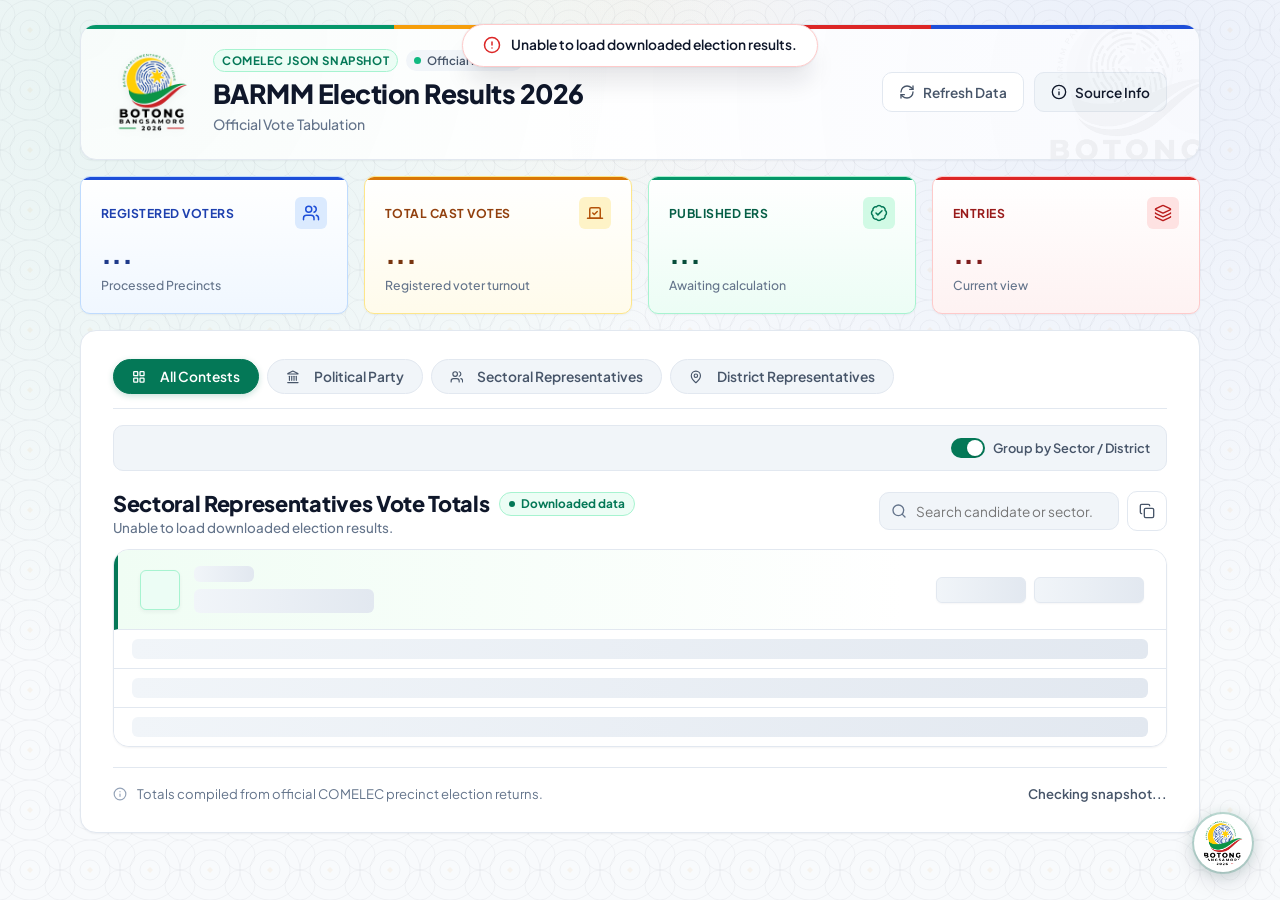
==== index.html @ 74a5aec7 "Add files via upload" ====
<!doctype html>
<html lang="en">
  <head>
    <meta charset="UTF-8" />
    <meta name="viewport" content="width=device-width, initial-scale=1.0" />
    <meta name="description" content="BARMM Parliamentary Election Results Snapshot 2026" />
    <title>BARMM Election Results 2026 | Party-list Vote Totals</title>
    <link rel="icon" type="image/png" href="assets/botong-bangsamoro-2026.png" />
    <link rel="apple-touch-icon" href="assets/botong-bangsamoro-2026.png" />
    <link rel="preconnect" href="https://fonts.googleapis.com" />
    <link rel="preconnect" href="https://fonts.gstatic.com" crossorigin />
    <link href="https://fonts.googleapis.com/css2?family=Plus+Jakarta+Sans:wght@400;500;600;700;800&display=swap" rel="stylesheet" />
    <link rel="stylesheet" href="styles.css" />
    <script src="assets/lucide.min.js"></script>
  </head>
  <body>
    <!-- Global Centralized Floating Toast Notification Container -->
    <div id="toast-container" class="toast-container" aria-live="polite" aria-atomic="true"></div>

    <main class="page-shell">
      <!-- Top Brand Header -->
      <header class="brand-header-card">
        <div class="brand-identity">
          <img class="brand-logo" src="assets/botong-bangsamoro-2026.png" alt="Botong Bangsamoro 2026 Logo" />
          <div class="brand-titles">
            <div class="badge-row">
              <span class="eyebrow-badge">COMELEC JSON Snapshot</span>
              <span class="live-indicator"><span class="pulse-dot"></span>Official Returns</span>
            </div>
            <h1 id="page-title">BARMM Election Results 2026</h1>
            <p class="brand-subtitle">Official Vote Tabulation</p>
          </div>
        </div>
        <div class="header-actions">
          <button id="refresh-btn" class="btn btn-outline" type="button" title="Reload live snapshot data">
            <i data-lucide="refresh-cw" class="btn-icon"></i>
            <span class="btn-text">Refresh Data</span>
          </button>
          <button id="info-modal-btn" class="btn btn-secondary" type="button" title="View snapshot source details">
            <i data-lucide="info" class="btn-icon"></i>
            <span>Source Info</span>
          </button>
        </div>
      </header>

      <!-- KPI Metric Cards Grid - Color-themed directly from the Botong Bangsamoro logo -->
      <section class="kpi-grid" aria-label="Election Key Metrics">
        <!-- 1. Blue Card: From Logo Fingerprint Emblem -->
        <article class="kpi-card kpi-blue" id="kpi-returns">
          <div class="kpi-top">
            <span class="kpi-label">Registered Voters</span>
            <span class="kpi-icon-pill" aria-hidden="true">
              <i data-lucide="users"></i>
            </span>
          </div>
          <div class="kpi-value skeleton skeleton-text" id="kpi-returns-val">...</div>
          <div class="kpi-subtext" id="kpi-returns-sub">Processed Precincts</div>
        </article>

        <!-- 2. Gold Card: From Logo Crescent & Star -->
        <article class="kpi-card kpi-gold" id="kpi-total-votes">
          <div class="kpi-top">
            <span class="kpi-label">Total Cast Votes</span>
            <span class="kpi-icon-pill" aria-hidden="true">
              <i data-lucide="vote"></i>
            </span>
          </div>
          <div class="kpi-value skeleton skeleton-text" id="kpi-votes-val">...</div>
          <div class="kpi-subtext" id="kpi-votes-sub">Registered voter turnout</div>
        </article>

        <!-- 3. Green Card: From Logo Bangsamoro Green Crescent Sash -->
        <article class="kpi-card kpi-green" id="kpi-leader">
          <div class="kpi-top">
            <span class="kpi-label" id="kpi-leader-label">Published ERs</span>
            <span class="kpi-icon-pill" aria-hidden="true">
              <i data-lucide="badge-check"></i>
            </span>
          </div>
          <div class="kpi-value skeleton skeleton-text" id="kpi-leader-val">...</div>
          <div class="kpi-subtext" id="kpi-leader-share">Awaiting calculation</div>
        </article>

        <!-- 4. Red Card: From Logo Red Ribbon Sash -->
        <article class="kpi-card kpi-red" id="kpi-parties">
          <div class="kpi-top">
            <span class="kpi-label" id="kpi-participants-label">Entries</span>
            <span class="kpi-icon-pill" aria-hidden="true">
              <i data-lucide="layers"></i>
            </span>
          </div>
          <div class="kpi-value skeleton skeleton-text" id="kpi-parties-val">...</div>
          <div class="kpi-subtext" id="kpi-participants-sub">Current view</div>
        </article>
      </section>

      <!-- Main Results Section -->
      <section class="result-section" aria-labelledby="result-title">
        <!-- Category Navigation Tabs (Sequence: All, Political Party, Sectoral, District Rep) -->
        <div class="category-nav-wrap">
          <nav class="category-tabs" id="category-tabs" aria-label="Election Categories">
            <button type="button" class="tab-btn active" data-cat="all">
              <i data-lucide="layout-grid" class="tab-icon-lucide"></i> All Contests
            </button>
            <button type="button" class="tab-btn" data-cat="party_list">
              <i data-lucide="landmark" class="tab-icon-lucide"></i> Political Party
            </button>
            <button type="button" class="tab-btn" data-cat="sectoral">
              <i data-lucide="users" class="tab-icon-lucide"></i> Sectoral Representatives
            </button>
            <button type="button" class="tab-btn" data-cat="district">
              <i data-lucide="map-pin" class="tab-icon-lucide"></i> District Representatives
            </button>
          </nav>
        </div>

        <!-- Sub-filter Pills Toolbar (Dynamic for Sectors like Ulama, Youth, etc.) -->
        <div class="subfilter-toolbar" id="subfilter-toolbar">
          <div class="subfilter-pills" id="subfilter-pills" aria-label="Sector or District Filter">
            <!-- Dynamic pills inserted here by JS -->
          </div>
          <div class="view-mode-toggle">
            <label class="toggle-label" title="Group by sector or district with line separators">
              <input type="checkbox" id="group-toggle" checked />
              <span class="toggle-slider"></span>
              <span class="toggle-text">Group by Sector / District</span>
            </label>
          </div>
        </div>

        <div class="section-top-bar">
          <div>
            <div class="section-title-wrap">
              <h2 id="result-title">Sectoral Representatives Vote Totals</h2>
              <span id="cache-status" class="cache-status">
                <span class="status-dot"></span> Downloaded data
              </span>
            </div>
            <p id="result-message" class="result-message" role="status">
              Loading election returns...
            </p>
          </div>
          <div class="table-actions">
            <div class="search-action-row">
              <div class="search-box">
                <i data-lucide="search" class="search-icon"></i>
                <input type="search" id="party-search" placeholder="Search candidate or sector..." aria-label="Search candidates" />
              </div>
              <button id="copy-summary-btn" class="btn btn-ghost btn-icon-only" type="button" title="Copy results summary to clipboard" aria-label="Copy results summary to clipboard">
                <i data-lucide="copy" class="btn-icon"></i>
              </button>
            </div>
          </div>
        </div>

        <!-- Dynamic Separated Groups Container (Standalone Cards per Sector/District) -->
        <div id="groups-container" class="groups-container" aria-live="polite">
          <div class="group-card">
            <div class="table-wrap">
              <table class="results-table" aria-label="Election Results">
                <thead>
                  <tr>
                    <th scope="col" class="rank-col">#</th>
                    <th scope="col" class="party-col">Candidate</th>
                    <th scope="col" class="share-col">Vote Share</th>
                    <th scope="col" class="votes-column">Total Votes</th>
                  </tr>
                </thead>
                <tbody id="party-list-results">
                  <tr class="skeleton-row"><td colspan="4"><div class="skeleton-bar"></div></td></tr>
                  <tr class="skeleton-row"><td colspan="4"><div class="skeleton-bar"></div></td></tr>
                  <tr class="skeleton-row"><td colspan="4"><div class="skeleton-bar"></div></td></tr>
                  <tr class="skeleton-row"><td colspan="4"><div class="skeleton-bar"></div></td></tr>
                  <tr class="skeleton-row"><td colspan="4"><div class="skeleton-bar"></div></td></tr>
                </tbody>
              </table>
            </div>
          </div>
        </div>

        <footer class="results-footer">
          <div class="footer-note">
            <i data-lucide="info" class="info-inline-icon"></i>
            Totals compiled from official COMELEC precinct election returns.
          </div>
          <div class="footer-timestamp" id="footer-updated-time">Checking snapshot...</div>
        </footer>
      </section>
    </main>

    <!-- Source Info & Verification Modal -->
    <div id="modal-backdrop" class="modal-backdrop" hidden>
      <div class="modal-dialog" role="dialog" aria-modal="true" aria-labelledby="modal-title">
        <header class="modal-header">
          <div class="modal-title-wrap">
            <div class="modal-icon-badge">
              <i data-lucide="shield-check"></i>
            </div>
            <div>
              <h3 id="modal-title">Snapshot Source & Verification</h3>
              <p class="modal-subtitle">COMELEC Election Return Data Integrity</p>
            </div>
          </div>
          <button id="modal-close-btn" class="modal-close" type="button" aria-label="Close dialog">&times;</button>
        </header>
        <div class="modal-body">
          <div class="detail-grid">
            <div class="detail-item">
              <span class="detail-label">Data Source</span>
              <span class="detail-val" id="modal-source">Downloaded COMELEC ER JSON</span>
            </div>
            <div class="detail-item">
              <span class="detail-label">Processed Returns</span>
              <span class="detail-val" id="modal-files">Loading...</span>
            </div>
            <div class="detail-item">
              <span class="detail-label">Snapshot Timestamp</span>
              <span class="detail-val" id="modal-timestamp">Loading...</span>
            </div>
            <div class="detail-item">
              <span class="detail-label">Storage Type</span>
              <span class="detail-val">Local Static JSON (/data)</span>
            </div>
          </div>
          <p class="modal-text">
            This dashboard reads generated contest totals directly from processed precinct election returns without external database latency.
          </p>
        </div>
        <footer class="modal-footer">
          <button id="modal-cancel-btn" class="btn btn-outline" type="button">Close</button>
          <button id="modal-save-btn" class="btn btn-primary" type="button">
            <span class="btn-label">Re-verify Snapshot</span>
          </button>
        </footer>
      </div>
    </div>

    <!-- Floating & Movable AssistiveTouch Widget (Apple AssistiveTouch Style) -->
    <div id="assistive-widget" class="assistive-widget">
      <!-- Movable Trigger Button (Logo inside circle, drag anywhere freely) -->
      <button id="assistive-touch" class="assistive-touch-btn" type="button" aria-label="Open Election Geography Menu" title="Drag anywhere freely, tap to open">
        <div class="assistive-touch-inner">
          <img class="assistive-touch-logo" src="assets/botong-bangsamoro-2026.png" alt="Botong Bangsamoro Emblem" draggable="false" />
        </div>
      </button>

      <!-- AssistiveTouch Popover Menu -->
      <div id="assistive-menu" class="assistive-menu" hidden role="dialog" aria-label="Election Navigation Menu">
        <div class="assistive-menu-header">
          <div class="assistive-menu-grab-pill"></div>
          <div class="assistive-header-title-wrap">
            <span class="assistive-apple-pill"><span class="assistive-apple-pill-dot"></span> ASSISTIVE NAVIGATION</span>
            <span class="assistive-menu-title">Select Breakdown Level</span>
          </div>
        </div>
        <div class="assistive-menu-list"></div>
        <div class="assistive-menu-footer">
          <span class="assistive-tip"><i data-lucide="move"></i> Drag bubble anywhere &bull; Tap level to view</span>
        </div>
      </div>
    </div>

    <script type="module" src="app.js"></script>
    <script src="assistive-touch.js"></script>
  </body>
</html>
---- styles.css ----
/* ==========================================================================
   BARMM Election Results - Modern Light Concept Theme
   A high-trust, accessible, civic dashboard design system.
   ========================================================================== */
:root {
  /* Color Palette - Light Concept */
  --bg-page: #f8fafc;
  --bg-surface: #ffffff;
  --bg-surface-subtle: #f1f5f9;
  --bg-surface-hover: #f8fafc;

  --text-primary: #0f172a;
  --text-secondary: #475569;
  --text-muted: #64748b;
  --text-light: #94a3b8;

  --border-subtle: #e2e8f0;
  --border-card: #cbd5e1;
  --border-focus: #059669;

  /* Brand Accents - Bangsamoro Green, Civic Blue, Gold, Red */
  --brand-primary: #047857;
  --brand-primary-hover: #065f46;
  --brand-primary-light: #ecfdf5;
  --brand-primary-border: #a7f3d0;

  --brand-blue: #1d4ed8;
  --brand-blue-light: #eff6ff;
  --brand-blue-border: #bfdbfe;

  --brand-gold: #d97706;
  --brand-gold-light: #fef3c7;
  --brand-gold-border: #fde68a;

  --brand-red: #dc2626;
  --brand-red-light: #fef2f2;
  --brand-red-border: #fecaca;

  /* Shadows - Layered Ambient */
  --shadow-sm: 0 1px 2px 0 rgba(15, 23, 42, 0.05);
  --shadow-md: 0 4px 6px -1px rgba(15, 23, 42, 0.07), 0 2px 4px -2px rgba(15, 23, 42, 0.05);
  --shadow-lg: 0 10px 15px -3px rgba(15, 23, 42, 0.08), 0 4px 6px -4px rgba(15, 23, 42, 0.04);
  --shadow-xl: 0 20px 25px -5px rgba(15, 23, 42, 0.1), 0 8px 10px -6px rgba(15, 23, 42, 0.04);

  /* Typography & Radius */
  --font-sans: 'Plus Jakarta Sans', system-ui, -apple-system, BlinkMacSystemFont, 'Segoe UI', Roboto, sans-serif;
  --radius-sm: 6px;
  --radius-md: 10px;
  --radius-lg: 16px;
  --radius-full: 9999px;

  /* Inertial transitions */
  --ease-inertial: cubic-bezier(0.16, 1, 0.3, 1);
  --transition-fast: 150ms var(--ease-inertial);
  --transition-normal: 250ms var(--ease-inertial);
  --transition-slow: 400ms var(--ease-inertial);
}

*, *::before, *::after {
  box-sizing: border-box;
}

html {
  font-family: var(--font-sans);
  color: var(--text-primary);
  background-color: var(--bg-page);
  -webkit-font-smoothing: antialiased;
  -moz-osx-font-smoothing: grayscale;
  scroll-behavior: smooth;
}

/* Modern smooth custom scrollbars - completely hides native OS arrow buttons */
::-webkit-scrollbar {
  width: 8px;
  height: 8px;
}

::-webkit-scrollbar-track {
  background: #f1f5f9;
}

::-webkit-scrollbar-thumb {
  background: #cbd5e1;
  border-radius: 9999px;
  border: 2px solid #f1f5f9;
  transition: background 0.2s ease;
}

::-webkit-scrollbar-thumb:hover {
  background: var(--brand-primary);
}

::-webkit-scrollbar-button {
  display: none !important;
  width: 0 !important;
  height: 0 !important;
}

body {
  margin: 0;
  line-height: 1.5;
  min-height: 100vh;
  display: flex;
  flex-direction: column;
  background-color: var(--bg-page);
  /* Layered Background: Logo ambient glows + subtle biometric fingerprint & star pattern */
  background-image:
    radial-gradient(circle at 12% 10%, rgba(5, 150, 105, 0.07) 0%, transparent 45%),
    radial-gradient(circle at 88% 8%, rgba(29, 78, 216, 0.06) 0%, transparent 45%),
    radial-gradient(circle at 50% 0%, rgba(245, 158, 11, 0.04) 0%, transparent 35%),
    url("data:image/svg+xml,%3Csvg xmlns='http://www.w3.org/2000/svg' width='60' height='60' viewBox='0 0 60 60'%3E%3Cg fill='none' stroke='%230f172a' stroke-width='1' stroke-opacity='0.038'%3E%3Cpath d='M30 0 A30 30 0 0 0 0 30 A30 30 0 0 0 30 60 A30 30 0 0 0 60 30 A30 30 0 0 0 30 0 Z'/%3E%3Cpath d='M30 10 A20 20 0 0 0 10 30 A20 20 0 0 0 30 50 A20 20 0 0 0 50 30 A20 20 0 0 0 30 10 Z'/%3E%3Cpath d='M30 20 A10 10 0 0 0 20 30 A10 10 0 0 0 30 40 A10 10 0 0 0 40 30 A10 10 0 0 0 30 20 Z'/%3E%3Cpath d='M0 0 A15 15 0 0 1 15 15 A15 15 0 0 1 0 30'/%3E%3Cpath d='M60 0 A15 15 0 0 0 45 15 A15 15 0 0 0 60 30'/%3E%3Cpath d='M0 60 A15 15 0 0 0 15 45 A15 15 0 0 0 0 30'/%3E%3Cpath d='M60 60 A15 15 0 0 1 45 45 A15 15 0 0 1 60 30'/%3E%3C/g%3E%3Cpath d='M30 27 L33 30 L30 33 L27 30 Z' fill='%23d97706' fill-opacity='0.06'/%3E%3C/svg%3E");
  background-repeat: no-repeat, no-repeat, no-repeat, repeat;
  background-size: 100% 800px, 100% 800px, 100% 600px, 60px 60px;
  background-attachment: scroll, scroll, scroll, fixed;
}

/* Page Shell Layout */
.page-shell {
  width: min(100% - 40px, 1120px);
  margin: 0 auto;
  padding: 24px 0 48px;
  display: flex;
  flex-direction: column;
  gap: 16px;
}

/* ==========================================================================
   Header Card
   ========================================================================== */
.brand-header-card {
  background-color: var(--bg-surface);
  background-image:
    radial-gradient(circle at 100% 50%, rgba(29, 78, 216, 0.03) 0%, transparent 60%),
    radial-gradient(circle at 0% 0%, rgba(5, 150, 105, 0.03) 0%, transparent 50%);
  border: 1px solid var(--border-subtle);
  border-radius: var(--radius-lg);
  padding: 24px 32px;
  box-shadow: var(--shadow-sm);
  display: flex;
  align-items: center;
  justify-content: space-between;
  gap: 24px;
  flex-wrap: wrap;
  position: relative;
  overflow: hidden;
  transition: box-shadow var(--transition-normal);
}

.brand-header-card:hover {
  box-shadow: var(--shadow-md);
}

/* Watermark emblem on the header card */
.brand-header-card::after {
  content: '';
  position: absolute;
  right: -25px;
  bottom: -35px;
  width: 190px;
  height: 190px;
  background: url("assets/botong-bangsamoro-2026.png") no-repeat center center;
  background-size: contain;
  opacity: 0.045;
  pointer-events: none;
  filter: grayscale(100%);
}

/* Bangsamoro Logo Color Accent Ribbon: Green, Yellow/Gold, Red, Blue */
.brand-header-card::before {
  content: '';
  position: absolute;
  top: 0;
  left: 0;
  right: 0;
  height: 4px;
  background: linear-gradient(
    90deg,
    #059669 0%,
    #059669 28%,
    #f59e0b 28%,
    #f59e0b 52%,
    #dc2626 52%,
    #dc2626 76%,
    #1d4ed8 76%,
    #1d4ed8 100%
  );
}

.brand-identity {
  display: flex;
  align-items: center;
  gap: 20px;
}

.brand-logo {
  width: 80px;
  height: auto;
  object-fit: contain;
  flex-shrink: 0;
  filter: drop-shadow(0 2px 4px rgba(0, 0, 0, 0.06));
}

.badge-row {
  display: flex;
  align-items: center;
  gap: 8px;
  margin-bottom: 6px;
  flex-wrap: wrap;
}

.eyebrow-badge {
  display: inline-flex;
  align-items: center;
  font-size: 0.72rem;
  font-weight: 700;
  text-transform: uppercase;
  letter-spacing: 0.05em;
  color: var(--brand-primary);
  background: var(--brand-primary-light);
  border: 1px solid var(--brand-primary-border);
  padding: 2px 8px;
  border-radius: var(--radius-full);
}

.live-indicator {
  display: inline-flex;
  align-items: center;
  gap: 6px;
  font-size: 0.72rem;
  font-weight: 600;
  color: var(--text-secondary);
  background: var(--bg-surface-subtle);
  padding: 2px 8px;
  border-radius: var(--radius-full);
}

.pulse-dot {
  width: 7px;
  height: 7px;
  border-radius: 50%;
  background-color: #10b981;
  box-shadow: 0 0 0 0 rgba(16, 185, 129, 0.7);
  animation: pulse-ring 2s infinite var(--ease-inertial);
}

@keyframes pulse-ring {
  0% { transform: scale(0.95); box-shadow: 0 0 0 0 rgba(16, 185, 129, 0.7); }
  70% { transform: scale(1); box-shadow: 0 0 0 6px rgba(16, 185, 129, 0); }
  100% { transform: scale(0.95); box-shadow: 0 0 0 0 rgba(16, 185, 129, 0); }
}

h1#page-title {
  margin: 0;
  font-size: 1.65rem;
  font-weight: 800;
  color: var(--text-primary);
  letter-spacing: -0.02em;
  line-height: 1.2;
}

.brand-subtitle {
  margin: 4px 0 0;
  font-size: 0.88rem;
  color: var(--text-muted);
  font-weight: 500;
}

.header-actions {
  display: flex;
  align-items: center;
  gap: 10px;
}

/* ==========================================================================
   Buttons
   ========================================================================== */
.btn {
  display: inline-flex;
  align-items: center;
  justify-content: center;
  gap: 8px;
  min-height: 40px;
  padding: 0 16px;
  font-family: inherit;
  font-size: 0.85rem;
  font-weight: 600;
  border-radius: var(--radius-md);
  border: 1px solid transparent;
  cursor: pointer;
  transition: all var(--transition-fast);
  text-decoration: none;
  user-select: none;
}

.btn:active { transform: scale(0.98); }

.btn-primary {
  background-color: var(--brand-primary);
  color: #ffffff;
  border-color: var(--brand-primary);
  box-shadow: 0 1px 2px rgba(4, 120, 87, 0.2);
}

.btn-primary:hover:not(:disabled) {
  background-color: var(--brand-primary-hover);
  box-shadow: 0 4px 10px rgba(4, 120, 87, 0.25);
}

.btn-outline {
  background-color: var(--bg-surface);
  color: var(--text-secondary);
  border-color: var(--border-subtle);
}

.btn-outline:hover:not(:disabled) {
  background-color: var(--bg-surface-subtle);
  color: var(--text-primary);
  border-color: var(--border-card);
}

.btn-secondary {
  background-color: var(--bg-surface-subtle);
  color: var(--text-primary);
  border-color: var(--border-subtle);
}

.btn-secondary:hover:not(:disabled) { background-color: #e2e8f0; }

.btn-ghost {
  background-color: transparent;
  color: var(--text-secondary);
  border-color: transparent;
  padding: 0 12px;
}

.btn-ghost:hover:not(:disabled) {
  background-color: var(--bg-surface-subtle);
  color: var(--text-primary);
}

.btn-icon-only {
  width: 40px;
  height: 40px;
  padding: 0;
  border: 1px solid var(--border-subtle);
  background: var(--bg-surface);
  border-radius: var(--radius-md);
}

.btn:disabled {
  opacity: 0.6;
  cursor: not-allowed;
  transform: none !important;
}

.btn-icon { flex-shrink: 0; }

/* ==========================================================================
   KPI Summary Grid (Directly derived from the 4 logo colors)
   ========================================================================== */
.kpi-grid {
  display: grid;
  grid-template-columns: repeat(4, 1fr);
  gap: 16px;
}

.kpi-card {
  background: var(--bg-surface);
  border: 1px solid var(--border-subtle);
  border-radius: var(--radius-md);
  padding: 20px;
  box-shadow: var(--shadow-sm);
  display: flex;
  flex-direction: column;
  justify-content: space-between;
  position: relative;
  overflow: hidden;
  transition: transform var(--transition-normal), box-shadow var(--transition-normal);
}

.kpi-card::before {
  content: '';
  position: absolute;
  top: 0;
  left: 0;
  right: 0;
  height: 3px;
  background: transparent;
}

.kpi-card:hover {
  transform: translateY(-2px);
  box-shadow: var(--shadow-md);
}

.kpi-top {
  display: flex;
  align-items: center;
  justify-content: space-between;
  margin-bottom: 8px;
}

.kpi-icon-pill {
  width: 32px;
  height: 32px;
  border-radius: var(--radius-sm);
  display: inline-flex;
  align-items: center;
  justify-content: center;
  flex-shrink: 0;
  transition: transform var(--transition-fast);
}

.kpi-card:hover .kpi-icon-pill { transform: scale(1.08); }

/* 1. Blue Card - Logo Fingerprint Emblem */
.kpi-blue {
  border-color: #bfdbfe;
  background: linear-gradient(180deg, #ffffff 0%, #f0f7ff 100%);
}
.kpi-blue::before { background: #1d4ed8; }
.kpi-blue .kpi-label { color: #1e40af; }
.kpi-blue .kpi-value { color: #1e3a8a; }
.kpi-blue .kpi-icon-pill { background: #dbeafe; color: #1d4ed8; }

/* 2. Gold Card - Logo Crescent & Star */
.kpi-gold {
  border-color: #fde68a;
  background: linear-gradient(180deg, #ffffff 0%, #fffbeb 100%);
}
.kpi-gold::before { background: #d97706; }
.kpi-gold .kpi-label { color: #92400e; }
.kpi-gold .kpi-value { color: #78350f; }
.kpi-gold .kpi-icon-pill { background: #fef3c7; color: #b45309; }

/* 3. Green Card - Logo Bangsamoro Green Sash */
.kpi-green {
  border-color: #a7f3d0;
  background: linear-gradient(180deg, #ffffff 0%, #ecfdf5 100%);
}
.kpi-green::before { background: #059669; }
.kpi-green .kpi-label { color: #065f46; }
.kpi-green .kpi-value { color: #064e3b; }
.kpi-green .kpi-icon-pill { background: #d1fae5; color: #047857; }

/* 4. Red Card - Logo Red Ribbon Stripe */
.kpi-red {
  border-color: #fecaca;
  background: linear-gradient(180deg, #ffffff 0%, #fef2f2 100%);
}
.kpi-red::before { background: #dc2626; }
.kpi-red .kpi-label { color: #991b1b; }
.kpi-red .kpi-value { color: #7f1d1d; }
.kpi-red .kpi-icon-pill { background: #fee2e2; color: #b91c1c; }

.kpi-label {
  font-size: 0.76rem;
  font-weight: 700;
  text-transform: uppercase;
  letter-spacing: 0.04em;
  margin: 0;
}

.kpi-value {
  font-size: 1.7rem;
  font-weight: 800;
  color: var(--text-primary);
  letter-spacing: -0.02em;
  line-height: 1.15;
  font-variant-numeric: tabular-nums;
  margin-bottom: 6px;
  min-height: 2.1rem;
  display: flex;
  align-items: center;
}

.kpi-subtext {
  font-size: 0.77rem;
  color: var(--text-muted);
  font-weight: 500;
  white-space: nowrap !important;
  overflow: hidden !important;
  text-overflow: ellipsis !important;
  display: block;
  line-height: 1.35;
}

/* ==========================================================================
   Results Section & Navigation
   ========================================================================== */
.result-section {
  background: var(--bg-surface);
  border: 1px solid var(--border-subtle);
  border-radius: var(--radius-lg);
  padding: 28px 32px;
  box-shadow: var(--shadow-sm);
}

/* Category Navigation Tabs */
.category-nav-wrap {
  margin-bottom: 16px;
  border-bottom: 1px solid var(--border-subtle);
  padding-bottom: 14px;
}

.category-tabs {
  display: flex;
  align-items: center;
  gap: 8px;
  flex-wrap: wrap;
}

.tab-btn {
  display: inline-flex;
  align-items: center;
  gap: 8px;
  padding: 8px 18px;
  background: var(--bg-surface-subtle);
  border: 1px solid var(--border-subtle);
  border-radius: var(--radius-full);
  font-family: inherit;
  font-size: 0.86rem;
  font-weight: 600;
  color: var(--text-secondary);
  cursor: pointer;
  transition: all var(--transition-fast);
  user-select: none;
}

.tab-btn:hover {
  background: #ffffff;
  color: var(--text-primary);
  border-color: var(--border-card);
}

.tab-btn.active {
  background: var(--brand-primary);
  color: #ffffff;
  border-color: var(--brand-primary);
  box-shadow: 0 2px 6px rgba(4, 120, 87, 0.22);
}

.tab-icon {
  font-size: 0.95rem;
}

/* Sub-filter toolbar (Sectors: Ulama, Youth, Women...) */
.subfilter-toolbar {
  display: flex;
  align-items: center;
  justify-content: space-between;
  gap: 16px;
  flex-wrap: wrap;
  padding: 12px 16px;
  background: var(--bg-surface-subtle);
  border: 1px solid var(--border-subtle);
  border-radius: var(--radius-md);
  margin-bottom: 20px;
}

.subfilter-pills {
  display: flex;
  align-items: center;
  gap: 6px;
  flex-wrap: wrap;
  flex: 1;
}

.subfilter-pill {
  padding: 5px 12px;
  font-family: inherit;
  font-size: 0.78rem;
  text-transform: uppercase;
  font-weight: 600;
  border-radius: var(--radius-full);
  border: 1px solid var(--border-subtle);
  background: #ffffff;
  color: var(--text-secondary);
  cursor: pointer;
  transition: all var(--transition-fast);
}

.subfilter-pill:hover {
  border-color: var(--brand-primary);
  color: var(--brand-primary);
}

.subfilter-pill.active {
  background: var(--brand-primary-light);
  color: var(--brand-primary);
  border-color: var(--brand-primary-border);
  font-weight: 700;
}

/* View Mode Toggle Switch */
.view-mode-toggle {
  display: flex;
  align-items: center;
  flex-shrink: 0;
}

.toggle-label {
  display: inline-flex;
  align-items: center;
  gap: 8px;
  cursor: pointer;
  font-size: 0.8rem;
  font-weight: 600;
  color: var(--text-secondary);
  user-select: none;
}

.toggle-label input { display: none; }

.toggle-slider {
  width: 34px;
  height: 20px;
  background: #cbd5e1;
  border-radius: var(--radius-full);
  position: relative;
  transition: background var(--transition-fast);
}

.toggle-slider::before {
  content: '';
  position: absolute;
  top: 2px;
  left: 2px;
  width: 16px;
  height: 16px;
  border-radius: 50%;
  background: #ffffff;
  transition: transform var(--transition-fast);
  box-shadow: 0 1px 2px rgba(0, 0, 0, 0.15);
}

.toggle-label input:checked + .toggle-slider {
  background: var(--brand-primary);
}

.toggle-label input:checked + .toggle-slider::before {
  transform: translateX(14px);
}

.section-top-bar {
  display: flex;
  align-items: flex-start;
  justify-content: space-between;
  gap: 12px;
  flex-wrap: wrap;
  margin-bottom: 12px;
  position: relative;
  z-index: 50;
}

/* Tighter executive heading group: Badge on top of title */
.section-heading-group {
  display: flex;
  flex-direction: column;
  gap: 3px;
}

.section-badge-row {
  display: flex;
  align-items: center;
  margin-bottom: 2px;
}

.section-heading,
h2#result-title,
h2#breakdown-title {
  margin: 0;
  font-size: 1.35rem;
  font-weight: 800;
  color: var(--text-primary);
  letter-spacing: -0.015em;
  line-height: 1.2;
}

.section-title-wrap {
  display: flex;
  align-items: center;
  gap: 10px;
  flex-wrap: wrap;
}

.cache-status {
  display: inline-flex;
  align-items: center;
  gap: 6px;
  font-size: 0.74rem;
  font-weight: 700;
  color: var(--brand-primary);
  background: var(--brand-primary-light);
  border: 1px solid var(--brand-primary-border);
  padding: 2px 9px;
  border-radius: var(--radius-full);
}

.cache-status .status-dot {
  width: 6px;
  height: 6px;
  border-radius: 50%;
  background-color: var(--brand-primary);
}

.result-message {
  margin: 2px 0 0;
  font-size: 0.84rem;
  color: var(--text-muted);
  font-weight: 500;
  line-height: 1.35;
}

.table-actions {
  display: flex;
  align-items: center;
  gap: 10px;
  flex-wrap: wrap;
  position: relative;
  z-index: 50;
}

.filter-select select {
  height: 38px;
  min-width: 220px;
  padding: 0 32px 0 12px;
  font: inherit;
  font-size: 0.85rem;
  color: var(--text-primary);
  background: var(--bg-surface-subtle);
  border: 1px solid var(--border-subtle);
  border-radius: var(--radius-md);
  outline: none;
}

.filter-select select:focus {
  background: #ffffff;
  border-color: var(--brand-primary);
  box-shadow: 0 0 0 3px rgba(4, 120, 87, 0.12);
}

.breakdown-selects {
  display: flex;
  gap: 10px;
  flex-wrap: wrap;
}

.search-action-row {
  display: inline-flex;
  align-items: center;
  gap: 8px;
}

.search-box {
  position: relative;
  display: flex;
  align-items: center;
}

.search-icon {
  position: absolute;
  left: 12px;
  color: var(--text-light);
  pointer-events: none;
}

.search-box input[type="search"] {
  height: 38px;
  padding: 0 12px 0 36px;
  font-family: inherit;
  font-size: 0.85rem;
  color: var(--text-primary);
  background: var(--bg-surface-subtle);
  border: 1px solid var(--border-subtle);
  border-radius: var(--radius-md);
  outline: none;
  width: 240px;
  transition: all var(--transition-fast);
}

.search-box input[type="search"]:focus {
  background: #ffffff;
  border-color: var(--brand-primary);
  box-shadow: 0 0 0 3px rgba(4, 120, 87, 0.12);
  width: 280px;
}

/* ==========================================================================
   Data Table & Group Section Dividers
   ========================================================================== */
.table-wrap {
  overflow-x: auto;
  border: 1px solid var(--border-subtle);
  border-radius: var(--radius-md);
  background: var(--bg-surface);
  scroll-behavior: smooth;
  -webkit-overflow-scrolling: touch;
  scrollbar-width: thin;
  scrollbar-color: #94a3b8 #f1f5f9;
}

.table-wrap::-webkit-scrollbar {
  height: 7px;
  width: 7px;
}

.table-wrap::-webkit-scrollbar-track {
  background: #f1f5f9;
  border-radius: 9999px;
}

.table-wrap::-webkit-scrollbar-thumb {
  background: #cbd5e1;
  border-radius: 9999px;
  border: 1.5px solid #f1f5f9;
  transition: background 0.2s ease;
}

.table-wrap::-webkit-scrollbar-thumb:hover {
  background: var(--brand-primary);
}

.table-wrap::-webkit-scrollbar-button {
  display: none !important;
  width: 0 !important;
  height: 0 !important;
}

.results-table {
  width: 100%;
  border-collapse: collapse;
  text-align: left;
}

.results-table thead {
  background: #f8fafc;
  border-bottom: 1px solid var(--border-subtle);
}

.results-table th {
  padding: 12px 18px;
  font-size: 0.74rem;
  font-weight: 700;
  text-transform: uppercase;
  letter-spacing: 0.05em;
  color: var(--text-muted);
  white-space: nowrap;
}

.results-table td {
  padding: 9px 18px;
  border-bottom: 1px solid var(--border-subtle);
  font-size: 0.92rem;
  color: var(--text-primary);
  vertical-align: middle;
}

.results-table tbody tr {
  transition: background-color var(--transition-fast);
}

.results-table tbody tr:hover {
  background-color: var(--bg-surface-hover);
}

.results-table tbody tr:last-child td {
  border-bottom: none;
}

.province-results-table {
  min-width: 980px;
}

.province-results-table th:not(.party-col):not(:first-child),
.province-results-table td:not(.party-cell):not(:first-child) {
  text-align: right;
  font-variant-numeric: tabular-nums;
  border-right: 1px solid #e2e8f0;
}

.province-results-table thead th:not(.party-col):not(:first-child) {
  border-right: 1px solid #cbd5e1;
}

.province-results-table thead th:last-child,
.province-results-table tbody td:last-child {
  border-right: none !important;
}

.province-results-table th.total-col-header,
.province-results-table th.votes-column,
.province-results-table td.highlight-total,
.province-results-table td.vote-total {
  border-left: 2px solid #cbd5e1 !important;
}

.province-results-table thead tr:first-child th:first-child,
.province-results-table th.party-col,
.province-results-table td.party-cell,
.province-results-table tbody td:first-child {
  min-width: 260px;
  position: sticky;
  left: 0;
}

.province-results-table thead tr:first-child th:first-child,
.province-results-table th.party-col {
  z-index: 4;
  background: #f8fafc;
  border-right: 2px solid #cbd5e1 !important;
}

.province-results-table td.party-cell,
.province-results-table tbody td:first-child {
  z-index: 2;
  background: var(--bg-surface);
  box-shadow: 8px 0 10px -12px rgba(15, 23, 42, 0.55);
  border-right: 2px solid #cbd5e1 !important;
}

/* Ensure subsequent rows in thead do NOT stick or become 260px wide */
.province-results-table thead tr:not(:first-child) th,
.province-results-table thead tr:not(:first-child) th:first-child {
  position: static !important;
  min-width: 85px !important;
  text-align: center !important;
  z-index: 1 !important;
}

/* ==========================================================================
   Election Returns: Barangay & Precinct Column Categorization & Grouping
   ========================================================================== */
.province-results-table th.er-barangay-th {
  text-align: center !important;
  padding: 8px 10px 6px !important;
  background: #f8fafc;
  border-left: 2px solid #cbd5e1 !important;
  border-right: 2px solid #cbd5e1 !important;
  border-top: 1px solid #e2e8f0 !important;
  border-bottom: none !important;
  vertical-align: bottom !important;
}

.province-results-table th.er-barangay-th.er-group-odd {
  background: #f1f5f9 !important;
}

.er-barangay-container {
  display: flex;
  flex-direction: column;
  align-items: center;
  justify-content: center;
  gap: 4px;
}

.er-barangay-header-inner {
  display: inline-flex;
  align-items: center;
  justify-content: center;
  gap: 6px;
  max-width: 100%;
}

.er-barangay-name {
  font-size: 0.78rem;
  font-weight: 800;
  color: var(--text-primary);
  letter-spacing: 0.04em;
  text-transform: uppercase;
  white-space: nowrap;
}

.er-precinct-count-pill {
  display: inline-flex;
  align-items: center;
  font-size: 0.65rem;
  font-weight: 700;
  color: var(--brand-primary);
  background: var(--brand-primary-light);
  border: 1px solid var(--brand-primary-border);
  padding: 1px 6px;
  border-radius: var(--radius-full);
  letter-spacing: 0;
  text-transform: none;
}

/* Precinct Sub-header Row */
.province-results-table th.er-precinct-th {
  text-align: center !important;
  padding: 7px 8px !important;
  min-width: 96px !important;
  width: 96px !important;
  font-family: 'JetBrains Mono', 'SF Mono', Consolas, monospace !important;
  font-size: 0.74rem !important;
  font-weight: 700 !important;
  color: #475569 !important;
  background: #f8fafc !important;
  border-top: none !important;
  border-bottom: 2px solid #cbd5e1 !important;
  letter-spacing: 0.02em;
}

.province-results-table th.er-precinct-th.er-group-odd {
  background: #f1f5f9 !important;
}

/* Inner borders between precincts within the same barangay */
.province-results-table th.er-precinct-th:not(.er-group-end) {
  border-right: 1px dashed #e2e8f0 !important;
}

/* Boundary borders between barangay clusters */
.province-results-table th.er-precinct-th.er-group-start {
  border-left: 2px solid #cbd5e1 !important;
}

.province-results-table th.er-precinct-th.er-group-end {
  border-right: 2px solid #cbd5e1 !important;
}

.er-precinct-code {
  display: inline-block;
  font-variant-numeric: tabular-nums;
}

/* Table Body Cells - Precinct Vote Cells */
.province-results-table td.er-precinct-cell {
  text-align: right !important;
  padding: 9px 14px !important;
  min-width: 96px;
  font-variant-numeric: tabular-nums;
  font-size: 0.88rem;
}

.province-results-table td.er-precinct-cell.er-group-odd {
  background-color: #fcfdfe;
}

.province-results-table tbody tr:hover td.er-precinct-cell.er-group-odd {
  background-color: #f1f5f9;
}

.province-results-table td.er-precinct-cell:not(.er-group-end) {
  border-right: 1px dashed #f1f5f9;
}

.province-results-table td.er-precinct-cell.er-group-start {
  border-left: 2px solid #e2e8f0;
}

.province-results-table td.er-precinct-cell.er-group-end {
  border-right: 2px solid #cbd5e1;
}

/* Header Total Column spanning 2 rows */
.province-results-table th.total-col-header {
  border-left: 2px solid #cbd5e1 !important;
  vertical-align: middle !important;
  text-align: right !important;
  background: #f8fafc !important;
  padding: 12px 18px !important;
}

.province-results-table .province-group-row td {
  padding: 10px 18px;
  background: var(--brand-primary-light);
  color: var(--brand-primary);
  border-bottom: 1px solid var(--brand-primary-border);
  font-size: 0.78rem;
  font-weight: 700;
  text-transform: uppercase;
}

/* ==========================================================================
   Separated Standalone Group Cards & Attractive Headers
   ========================================================================== */
.groups-container {
  display: flex;
  flex-direction: column;
  gap: 24px;
}

.group-card {
  background: #ffffff;
  border: 1px solid var(--border-subtle);
  border-radius: var(--radius-lg);
  box-shadow: var(--shadow-sm);
  overflow: hidden;
  transition: transform var(--transition-normal), box-shadow var(--transition-normal);
}

.group-card:hover {
  transform: translateY(-2px);
  box-shadow: var(--shadow-md);
}

/* Attractive Group Header Banner */
.group-card-header {
  padding: 16px 22px;
  background: linear-gradient(90deg, #f8fafc 0%, #ffffff 80%);
  border-bottom: 1px solid var(--border-subtle);
  display: flex;
  align-items: center;
  justify-content: space-between;
  gap: 14px;
  flex-wrap: wrap;
  position: relative;
}

/* Accent lines & gradients per contest category */
.group-card.group-sectoral .group-card-header {
  border-left: 4px solid var(--brand-primary);
  background: linear-gradient(90deg, #f0fdf4 0%, #ffffff 75%);
}

.group-card.group-district .group-card-header {
  border-left: 4px solid var(--brand-blue);
  background: linear-gradient(90deg, #eff6ff 0%, #ffffff 75%);
}

.group-card.group-party .group-card-header {
  border-left: 4px solid var(--brand-gold);
  background: linear-gradient(90deg, #fffbeb 0%, #ffffff 75%);
}

.group-header-info {
  display: flex;
  align-items: center;
  gap: 14px;
}

.group-avatar-badge {
  width: 40px;
  height: 40px;
  border-radius: 12px;
  display: inline-flex;
  align-items: center;
  justify-content: center;
  font-size: 1.25rem;
  background: #ffffff;
  border: 1px solid var(--border-subtle);
  box-shadow: 0 2px 4px rgba(15, 23, 42, 0.05);
  flex-shrink: 0;
  transition: all var(--transition-fast);
}

.group-card.group-district .group-avatar-badge {
  color: var(--brand-blue);
  background: var(--brand-blue-light);
  border-color: var(--brand-blue-border);
}

.group-card.group-party .group-avatar-badge {
  color: var(--brand-gold);
  background: var(--brand-gold-light);
  border-color: var(--brand-gold-border);
}

.group-card.group-sectoral .group-avatar-badge {
  color: var(--brand-primary);
  background: var(--brand-primary-light);
  border-color: var(--brand-primary-border);
}

.group-title-stack {
  display: flex;
  flex-direction: column;
  gap: 3px;
}

.group-badge-line {
  display: flex;
  align-items: center;
  gap: 8px;
}

.group-card-title {
  margin: 0;
  font-size: 1.15rem;
  font-weight: 800;
  color: var(--text-primary);
  letter-spacing: -0.01em;
  line-height: 1.25;
}

.group-title-district {
  color: var(--brand-blue);
  font-weight: 800;
}

.group-tag {
  display: inline-flex;
  align-items: center;
  padding: 2px 8px;
  font-size: 0.68rem;
  font-weight: 800;
  text-transform: uppercase;
  letter-spacing: 0.05em;
  border-radius: var(--radius-full);
  background: var(--brand-primary-light);
  color: var(--brand-primary);
  border: 1px solid var(--brand-primary-border);
}

.group-tag.district-tag {
  background: #eff6ff;
  color: #1d4ed8;
  border-color: #bfdbfe;
}

.group-tag.party-tag {
  background: #fffbeb;
  color: #b45309;
  border-color: #fde68a;
}

.group-header-stats {
  display: flex;
  align-items: center;
  gap: 8px;
  flex-wrap: wrap;
}

.stat-pill {
  display: inline-flex;
  align-items: center;
  gap: 6px;
  font-size: 0.78rem;
  font-weight: 600;
  color: var(--text-secondary);
  background: #ffffff;
  border: 1px solid var(--border-subtle);
  border-radius: var(--radius-full);
  padding: 4px 12px;
  font-variant-numeric: tabular-nums;
  box-shadow: 0 1px 2px rgba(15, 23, 42, 0.04);
}

.stat-pill strong {
  font-weight: 800;
  color: var(--text-primary);
}

.group-card .table-wrap {
  border: none;
  border-radius: 0;
}

.group-card .results-table thead {
  background: #fafbfd;
}

.group-card .results-table th {
  border-top: none;
  font-size: 0.72rem;
}

/* Rank column & badges (Matching screenshot) */
.rank-col {
  width: 60px;
  text-align: center;
}

.rank-badge {
  display: inline-flex;
  align-items: center;
  justify-content: center;
  width: 26px;
  height: 26px;
  border-radius: 50%;
  font-size: 0.78rem;
  font-weight: 700;
  color: var(--text-secondary);
  background: var(--bg-surface-subtle);
  box-shadow: 0 0 0 1px #e2e8f0;
}

.rank-badge.rank-1 {
  background: #fef3c7;
  color: #b45309;
  box-shadow: 0 0 0 1px #fcd34d;
}

.rank-badge.rank-2 {
  background: #dbeafe;
  color: #1d4ed8;
  box-shadow: 0 0 0 1px #93c5fd;
}

.rank-badge.rank-3 {
  background: #d1fae5;
  color: #047857;
  box-shadow: 0 0 0 1px #6ee7b7;
}

.rank-badge.rank-4plus {
  background: #f1f5f9;
  color: #64748b;
  box-shadow: 0 0 0 1px #e2e8f0;
}

/* Candidate Name & Subtitle (matching user screenshot) */
.candidate-name {
  font-weight: 700;
  font-size: 0.94rem;
  color: #0f172a;
  display: block;
}

.candidate-subtitle {
  display: block;
  margin-top: 4px;
  font-size: 0.72rem;
  font-weight: 600;
  color: #64748b;
  text-transform: uppercase;
  letter-spacing: 0.02em;
  line-height: 1.35;
}

/* Vote Share Progress Bar with circular dot marker (matching screenshot) */
.share-col {
  width: 240px;
}

.share-cell {
  display: flex;
  flex-direction: column;
  gap: 3px;
}

.share-meta {
  display: flex;
  justify-content: space-between;
  font-size: 0.78rem;
  font-weight: 700;
  color: var(--text-secondary);
  font-variant-numeric: tabular-nums;
}

.share-bar-track {
  height: 6px;
  width: 100%;
  background: #e2e8f0;
  border-radius: var(--radius-full);
  position: relative;
  overflow: visible;
}

.share-bar-fill {
  height: 100%;
  background: #0d9488;
  border-radius: var(--radius-full);
  position: relative;
  width: 0%;
  transition: width 0.8s var(--ease-inertial);
}

.share-bar-fill::after {
  content: '';
  position: absolute;
  right: -3px;
  top: 50%;
  transform: translateY(-50%);
  width: 8px;
  height: 8px;
  border-radius: 50%;
  background: #0f766e;
  box-shadow: 0 0 0 2px #ffffff;
}

/* Vote totals */
.votes-column,
.vote-total {
  text-align: right !important;
  font-variant-numeric: tabular-nums;
}

.vote-total {
  font-size: 1rem;
  font-weight: 800;
  color: var(--text-primary);
}

.empty-row {
  text-align: center !important;
  padding: 40px 20px !important;
  color: var(--text-muted);
  font-weight: 500;
}

/* Results footer */
.results-footer {
  display: flex;
  align-items: center;
  justify-content: space-between;
  gap: 16px;
  flex-wrap: wrap;
  margin-top: 20px;
  padding-top: 16px;
  border-top: 1px solid var(--border-subtle);
  font-size: 0.82rem;
  color: var(--text-muted);
}

.footer-note {
  display: flex;
  align-items: center;
  gap: 6px;
}

.info-inline-icon {
  color: var(--text-light);
  flex-shrink: 0;
}

.footer-timestamp {
  font-weight: 600;
  color: var(--text-secondary);
}

/* ==========================================================================
   Skeleton Shimmer Loading (Rule: Implement always the skeleton loading)
   ========================================================================== */
.skeleton {
  background: linear-gradient(
    90deg,
    #f1f5f9 0%,
    #e2e8f0 50%,
    #f1f5f9 100%
  );
  background-size: 200% 100%;
  animation: skeleton-shimmer 1.5s infinite var(--ease-inertial);
  border-radius: var(--radius-sm);
  color: transparent !important;
}

.skeleton-text {
  height: 28px;
  width: 60%;
  display: inline-block;
}

.skeleton-bar {
  height: 20px;
  width: 100%;
  background: linear-gradient(
    90deg,
    #f1f5f9 0%,
    #e2e8f0 50%,
    #f1f5f9 100%
  );
  background-size: 200% 100%;
  animation: skeleton-shimmer 1.5s infinite var(--ease-inertial);
  border-radius: var(--radius-sm);
}

@keyframes skeleton-shimmer {
  0% { background-position: 200% 0; }
  100% { background-position: -200% 0; }
}

/* ==========================================================================
   Global Centralized Floating Toast Notification
   (Rule: Always use global and centralized floating toast notification)
   ========================================================================== */
.toast-container {
  position: fixed;
  top: 24px;
  left: 50%;
  transform: translateX(-50%);
  z-index: 9999;
  display: flex;
  flex-direction: column;
  align-items: center;
  gap: 10px;
  pointer-events: none;
  width: 90%;
  max-width: 440px;
}

.toast {
  pointer-events: auto;
  background: #ffffff;
  color: var(--text-primary);
  border: 1px solid var(--border-subtle);
  border-radius: var(--radius-full);
  padding: 10px 20px;
  font-size: 0.86rem;
  font-weight: 600;
  display: inline-flex;
  align-items: center;
  gap: 10px;
  box-shadow: var(--shadow-xl), 0 0 0 1px rgba(0,0,0,0.03);
  transform: translateY(-20px) scale(0.95);
  opacity: 0;
  transition: all 0.35s var(--ease-inertial);
}

.toast.show {
  transform: translateY(0) scale(1);
  opacity: 1;
}

.toast-icon {
  width: 18px;
  height: 18px;
  flex-shrink: 0;
}

.toast-success {
  border-color: var(--brand-primary-border);
  background: #ffffff;
}

.toast-success .toast-icon {
  color: var(--brand-primary);
}

.toast-info {
  border-color: #bfdbfe;
}

.toast-info .toast-icon {
  color: var(--brand-blue);
}

.toast-error {
  border-color: #fecaca;
}

.toast-error .toast-icon {
  color: #dc2626;
}

/* ==========================================================================
   Modal Dialog & Loading Spinner
   (Rule: Always use loading spinner on add and save within the modal)
   ========================================================================== */
.modal-backdrop {
  position: fixed;
  inset: 0;
  background: rgba(15, 23, 42, 0.45);
  backdrop-filter: blur(4px);
  -webkit-backdrop-filter: blur(4px);
  z-index: 999;
  display: flex;
  align-items: center;
  justify-content: center;
  padding: 20px;
  opacity: 0;
  pointer-events: none;
  transition: opacity var(--transition-normal);
}

.modal-backdrop:not([hidden]) {
  opacity: 1;
  pointer-events: auto;
}

.modal-dialog {
  background: var(--bg-surface);
  border: 1px solid var(--border-subtle);
  border-radius: var(--radius-lg);
  box-shadow: var(--shadow-xl);
  width: 100%;
  max-width: 520px;
  transform: translateY(15px) scale(0.97);
  transition: transform var(--transition-normal);
  overflow: hidden;
}

.modal-backdrop:not([hidden]) .modal-dialog {
  transform: translateY(0) scale(1);
}

.modal-header {
  display: flex;
  align-items: center;
  justify-content: space-between;
  padding: 20px 24px;
  border-bottom: 1px solid var(--border-subtle);
}

.modal-title-wrap {
  display: flex;
  align-items: center;
  gap: 12px;
}

.modal-icon-badge {
  width: 38px;
  height: 38px;
  border-radius: var(--radius-md);
  background: var(--brand-primary-light);
  color: var(--brand-primary);
  display: flex;
  align-items: center;
  justify-content: center;
  flex-shrink: 0;
}

h3#modal-title {
  margin: 0;
  font-size: 1.15rem;
  font-weight: 700;
  color: var(--text-primary);
}

.modal-subtitle {
  margin: 2px 0 0;
  font-size: 0.8rem;
  color: var(--text-muted);
}

.modal-close {
  background: transparent;
  border: none;
  font-size: 1.6rem;
  line-height: 1;
  color: var(--text-muted);
  cursor: pointer;
  padding: 4px;
  border-radius: var(--radius-sm);
  transition: color var(--transition-fast);
}

.modal-close:hover {
  color: var(--text-primary);
}

.modal-body {
  padding: 24px;
}

.detail-grid {
  display: grid;
  grid-template-columns: 1fr 1fr;
  gap: 16px;
  background: var(--bg-surface-subtle);
  padding: 16px;
  border-radius: var(--radius-md);
  border: 1px solid var(--border-subtle);
  margin-bottom: 16px;
}

.detail-item {
  display: flex;
  flex-direction: column;
  gap: 3px;
}

.detail-label {
  font-size: 0.72rem;
  font-weight: 700;
  text-transform: uppercase;
  letter-spacing: 0.04em;
  color: var(--text-muted);
}

.detail-val {
  font-size: 0.92rem;
  font-weight: 700;
  color: var(--text-primary);
  word-break: break-word;
}

.modal-text {
  margin: 0;
  font-size: 0.88rem;
  color: var(--text-secondary);
  line-height: 1.5;
}

.modal-footer {
  display: flex;
  align-items: center;
  justify-content: flex-end;
  gap: 12px;
  padding: 16px 24px;
  background: var(--bg-surface-subtle);
  border-top: 1px solid var(--border-subtle);
}

/* Button Spinner */
.btn-spinner {
  width: 14px;
  height: 14px;
  border: 2px solid rgba(255, 255, 255, 0.35);
  border-top-color: #ffffff;
  border-radius: 50%;
  animation: spin 0.75s linear infinite;
  display: inline-block;
}

.btn-outline .btn-spinner,
.btn-secondary .btn-spinner {
  border: 2px solid rgba(15, 23, 42, 0.2);
  border-top-color: var(--text-primary);
}

@keyframes spin {
  to { transform: rotate(360deg); }
}

/* ==========================================================================
   Responsiveness (Mobile, Tablet, Desktop)
   ========================================================================== */

/* Tablet (Max 1024px) */
@media (max-width: 1024px) {
  .kpi-grid {
    grid-template-columns: repeat(2, 1fr);
  }

  .page-shell {
    width: min(100% - 32px, 100%);
    padding: 20px 0 40px;
    gap: 16px;
  }

  /* Optimize sticky candidate column on tablet so data columns remain visible */
  .province-results-table thead tr:first-child th:first-child,
  .province-results-table th.party-col,
  .province-results-table td.party-cell,
  .province-results-table tbody td:first-child {
    min-width: 200px !important;
    max-width: 230px !important;
    width: 215px !important;
  }

  .group-card-header {
    padding: 14px 18px;
  }

  .results-table th,
  .results-table td {
    padding: 10px 14px;
  }

  .assistive-touch-btn {
    width: 52px;
    height: 52px;
  }

  .assistive-menu {
    width: min(310px, calc(100vw - 28px));
    max-width: calc(100vw - 28px);
  }
}

/* Mobile Devices (Max 680px) */
@media (max-width: 680px) {
  .page-shell {
    width: min(100% - 20px, 100%);
    padding: 16px 0 36px;
    gap: 14px;
  }

  .brand-header-card {
    padding: 16px;
    flex-direction: column;
    align-items: stretch;
    gap: 14px;
  }

  .brand-identity {
    align-items: flex-start;
    gap: 12px;
  }

  .brand-logo {
    width: 50px;
    height: 50px;
  }

  h1#page-title {
    font-size: 1.25rem;
    line-height: 1.25;
  }

  .brand-subtitle {
    font-size: 0.8rem;
    line-height: 1.35;
  }

  .badge-row {
    flex-wrap: wrap;
    gap: 6px;
  }

  .eyebrow-badge,
  .live-indicator {
    font-size: 0.68rem;
    padding: 2px 7px;
  }

  .header-actions {
    width: 100%;
    display: flex;
    gap: 8px;
  }

  .header-actions .btn {
    flex: 1;
    min-height: 40px;
    font-size: 0.8rem;
    justify-content: center;
    padding: 8px 12px;
  }

  .kpi-grid {
    grid-template-columns: 1fr;
    gap: 10px;
  }

  .kpi-card {
    padding: 14px;
  }

  .result-section {
    padding: 16px 12px;
    border-radius: var(--radius-md);
  }

  .section-top-bar {
    flex-direction: column;
    align-items: stretch;
    gap: 12px;
  }

  .section-heading-group {
    width: 100%;
    gap: 2px;
  }

  .section-heading,
  h2#result-title,
  h2#breakdown-title {
    font-size: 1.18rem;
    line-height: 1.25;
  }

  .cache-status {
    font-size: 0.7rem;
    padding: 2px 8px;
  }

  .result-message {
    font-size: 0.78rem;
  }

  .table-actions {
    width: 100%;
    flex-direction: column;
    align-items: stretch;
    gap: 8px;
  }

  /* Search & Copy button must be 1 row only on mobile */
  .search-action-row,
  .table-actions:not(:has(.smooth-dropdown)) {
    width: 100% !important;
    display: flex !important;
    flex-direction: row !important;
    align-items: center !important;
    gap: 8px !important;
  }

  .search-action-row .search-box,
  .table-actions:not(:has(.smooth-dropdown)) .search-box {
    flex: 1 1 auto !important;
    min-width: 0 !important;
    width: auto !important;
  }

  .search-action-row .search-box input[type="search"],
  .table-actions:not(:has(.smooth-dropdown)) .search-box input[type="search"] {
    width: 100% !important;
    min-height: 40px;
    height: 40px;
  }

  .search-action-row #copy-summary-btn,
  .table-actions #copy-summary-btn {
    flex: 0 0 40px !important;
    width: 40px !important;
    height: 40px !important;
    min-width: 40px !important;
    min-height: 40px !important;
    padding: 0 !important;
    display: inline-flex !important;
    align-items: center !important;
    justify-content: center !important;
    border-radius: var(--radius-md);
  }

  .smooth-dropdown-bar {
    width: 100%;
    flex-direction: column;
    align-items: stretch;
    gap: 8px;
  }

  .smooth-dropdown {
    width: 100%;
    min-height: 42px;
    justify-content: space-between;
    box-sizing: border-box;
  }

  .smooth-dropdown-trigger {
    flex: 1;
    justify-content: space-between;
  }

  .smooth-dropdown-current {
    max-width: none;
    flex: 1;
    font-size: 0.82rem;
  }

  .smooth-dropdown-menu {
    width: 100%;
    max-width: calc(100vw - 32px);
    left: 0 !important;
    right: 0 !important;
  }

  .kpi-subtext {
    font-size: 0.74rem;
    white-space: nowrap !important;
    overflow: hidden !important;
    text-overflow: ellipsis !important;
  }

  .group-card {
    border-radius: 12px;
  }

  .group-card-header {
    padding: 12px 14px;
    flex-direction: column;
    align-items: flex-start;
    gap: 10px;
  }

  .group-header-info {
    width: 100%;
    gap: 10px;
  }

  .group-card-title {
    font-size: 1rem;
    line-height: 1.3;
  }

  .group-header-stats {
    width: 100%;
    display: flex;
    justify-content: space-between;
    gap: 6px;
  }

  .stat-pill {
    font-size: 0.7rem;
    padding: 3px 8px;
  }

  /* Critical Mobile Optimization: Responsive Sticky Candidate Column */
  .province-results-table thead tr:first-child th:first-child,
  .province-results-table th.party-col,
  .province-results-table td.party-cell,
  .province-results-table tbody td:first-child {
    min-width: 140px !important;
    max-width: 160px !important;
    width: 150px !important;
    padding: 8px 10px !important;
  }

  .party-cell-flex {
    gap: 6px;
  }

  .party-cell-flex .rank-badge {
    width: 20px;
    height: 20px;
    font-size: 0.66rem;
    border-radius: 6px;
  }

  .party-cell-flex .candidate-name {
    font-size: 0.76rem !important;
    line-height: 1.25;
    font-weight: 700;
    word-break: break-word;
    white-space: normal;
  }

  /* Mobile Data Columns */
  .province-results-table th:not(.party-col):not(:first-child),
  .province-results-table td:not(.party-cell):not(:first-child) {
    padding: 8px 10px !important;
    font-size: 0.8rem !important;
  }

  .province-results-table th.province-header-col {
    font-size: 0.68rem !important;
    min-width: 78px !important;
    padding: 8px 8px !important;
  }

  .province-results-table td.province-num-cell {
    font-size: 0.8rem !important;
    min-width: 78px !important;
    padding: 8px 8px !important;
  }

  .province-results-table th.total-col-header,
  .province-results-table td.highlight-total {
    min-width: 85px !important;
    padding: 8px 10px !important;
  }

  /* AssistiveTouch on Mobile */
  .assistive-widget {
    bottom: 16px;
    right: 16px;
  }

  .assistive-touch-btn {
    width: 48px;
    height: 48px;
    box-shadow: 0 6px 18px -3px rgba(15, 23, 42, 0.22), 0 0 0 2px rgba(4, 120, 87, 0.2);
  }

  .assistive-menu {
    width: min(310px, calc(100vw - 24px));
    max-width: calc(100vw - 24px);
  }

  /* Centralized Floating Toast Notification Container on Mobile */
  .toast-container {
    top: 12px;
    left: 12px;
    right: 12px;
    transform: none;
    width: auto;
    max-width: none;
  }

  .toast {
    width: 100%;
    border-radius: 12px;
    padding: 10px 14px;
    font-size: 0.82rem;
  }

  /* Modal on Mobile */
  .modal-dialog {
    width: min(92vw, 420px);
    margin: 16px auto;
    border-radius: 14px;
  }

  .modal-header,
  .modal-body,
  .modal-footer {
    padding: 14px 16px;
  }

  .results-footer {
    flex-direction: column;
    align-items: flex-start;
  }
}

/* Compact Mobile Screens (Max 420px) */
@media (max-width: 420px) {
  .assistive-touch-btn {
    width: 44px;
    height: 44px;
  }

  .assistive-menu {
    width: calc(100vw - 20px);
    max-width: calc(100vw - 20px);
  }
}

/* ==========================================================================
   AssistiveTouch Floating & Movable Menu (Apple AssistiveTouch Style)
   ========================================================================== */
.assistive-widget {
  position: fixed;
  bottom: 28px;
  right: 28px;
  z-index: 9998;
  user-select: none;
  touch-action: none;
}

.assistive-touch-btn {
  width: 58px;
  height: 58px;
  border-radius: 50%;
  border: 2px solid rgba(255, 255, 255, 0.9);
  background: #ffffff;
  box-shadow: 0 8px 24px -4px rgba(15, 23, 42, 0.22), 0 0 0 2px rgba(4, 120, 87, 0.2), 0 0 16px rgba(4, 120, 87, 0.15);
  display: flex;
  align-items: center;
  justify-content: center;
  cursor: grab;
  padding: 4px;
  outline: none;
  touch-action: none;
  transition: transform var(--transition-fast), box-shadow var(--transition-fast);
}

.assistive-touch-btn:hover {
  transform: scale(1.06);
  box-shadow: 0 12px 28px -4px rgba(15, 23, 42, 0.28), 0 0 0 3px rgba(4, 120, 87, 0.35);
}

.assistive-touch-btn:active,
.assistive-touch-btn.dragging {
  cursor: grabbing;
  transform: scale(1.1);
  box-shadow: 0 16px 36px -4px rgba(15, 23, 42, 0.35), 0 0 0 3.5px var(--brand-primary);
}

body.assistive-dragging-active {
  user-select: none !important;
  -webkit-user-select: none !important;
  touch-action: none !important;
  overscroll-behavior: none !important;
}

.assistive-touch-inner {
  display: flex;
  align-items: center;
  justify-content: center;
  position: relative;
  width: 100%;
  height: 100%;
  border-radius: 50%;
  overflow: hidden;
  pointer-events: none;
}

.assistive-touch-logo {
  width: 100%;
  height: 100%;
  object-fit: contain;
  border-radius: 50%;
  pointer-events: none;
  user-select: none;
  -webkit-user-drag: none;
  display: block;
}

/* Assistive Popover Menu - Modern Apple Glassmorphism (Anchored to Bubble & Zero Clipping) */
.assistive-menu {
  position: absolute;
  z-index: 10001;
  width: 310px;
  max-width: calc(100vw - 24px);
  max-height: min(520px, calc(100vh - 80px));
  background: rgba(255, 255, 255, 0.96);
  backdrop-filter: blur(24px) saturate(180%);
  -webkit-backdrop-filter: blur(24px) saturate(180%);
  border: 1px solid rgba(203, 213, 225, 0.85);
  border-radius: 22px;
  box-shadow: 0 24px 50px -10px rgba(15, 23, 42, 0.28), 0 0 0 1px rgba(255, 255, 255, 0.8) inset, 0 8px 16px -4px rgba(0, 0, 0, 0.05);
  overflow-y: auto;
  overscroll-behavior: contain;
  scrollbar-width: none;
  -ms-overflow-style: none;
  animation: assistive-pop 0.22s cubic-bezier(0.16, 1, 0.3, 1);
  box-sizing: border-box;
  display: flex;
  flex-direction: column;
}

.assistive-menu::-webkit-scrollbar,
.assistive-menu-list::-webkit-scrollbar {
  display: none !important;
  width: 0 !important;
  height: 0 !important;
}

.assistive-menu[hidden] {
  display: none !important;
}

@keyframes assistive-pop {
  from {
    opacity: 0;
    transform: scale(0.92) translateY(8px);
  }
  to {
    opacity: 1;
    transform: scale(1) translateY(0);
  }
}

.assistive-menu-header {
  display: flex;
  align-items: center;
  justify-content: space-between;
  padding: 14px 16px 12px;
  border-bottom: 1px solid rgba(226, 232, 240, 0.8);
  position: relative;
  background: rgba(248, 250, 252, 0.7);
}

.assistive-menu-grab-pill {
  position: absolute;
  top: 6px;
  left: 50%;
  transform: translateX(-50%);
  width: 36px;
  height: 4px;
  border-radius: 9999px;
  background: #cbd5e1;
}

.assistive-header-title-wrap {
  display: flex;
  flex-direction: column;
  gap: 2px;
  margin-top: 4px;
}

.assistive-apple-pill {
  display: inline-flex;
  align-items: center;
  gap: 5px;
  font-size: 0.65rem;
  font-weight: 800;
  text-transform: uppercase;
  letter-spacing: 0.07em;
  color: var(--brand-primary);
}

.assistive-apple-pill-dot {
  width: 6px;
  height: 6px;
  border-radius: 50%;
  background: var(--brand-primary);
}

.assistive-menu-title {
  font-size: 0.90rem;
  font-weight: 800;
  color: var(--text-primary);
  letter-spacing: -0.01em;
}

.assistive-menu-close {
  width: 28px;
  height: 28px;
  border-radius: 50%;
  background: #e2e8f0;
  border: none;
  font-size: 1.2rem;
  line-height: 0;
  color: #64748b;
  cursor: pointer;
  display: grid;
  place-items: center;
  padding: 0;
  margin: 0;
  transition: all var(--transition-fast);
}

.assistive-menu-close:hover {
  background: #cbd5e1;
  color: var(--text-primary);
  transform: scale(1.08);
}

.assistive-menu-grid,
.assistive-menu-list {
  display: flex;
  flex-direction: column;
  gap: 8px;
  padding: 12px 14px;
  flex: 1;
}

.assistive-item {
  display: flex;
  flex-direction: row;
  align-items: center;
  justify-content: flex-start;
  gap: 12px;
  padding: 10px 12px;
  background: #ffffff;
  border: 1px solid rgba(226, 232, 240, 0.9);
  border-radius: 14px;
  cursor: pointer;
  font-family: inherit;
  text-decoration: none;
  width: 100%;
  box-sizing: border-box;
  transition: all 0.16s ease;
  position: relative;
}

.assistive-item:hover {
  background: #f8fafc;
  border-color: rgba(4, 120, 87, 0.4);
  transform: translateY(-1px);
  box-shadow: 0 4px 12px -2px rgba(15, 23, 42, 0.08);
}

.assistive-item:active {
  transform: scale(0.98);
}

.assistive-item.is-current {
  background: #f0fdf4;
  border: 1.5px solid #86efac;
  box-shadow: 0 4px 14px -3px rgba(34, 197, 94, 0.18);
}

.assistive-item-icon {
  width: 36px;
  height: 36px;
  border-radius: 10px;
  display: flex;
  align-items: center;
  justify-content: center;
  flex-shrink: 0;
  box-shadow: 0 2px 5px rgba(0, 0, 0, 0.04);
}

.assistive-item-icon svg,
.assistive-item-icon i {
  width: 18px;
  height: 18px;
}

.icon-blue { background: #dbeafe; color: #1d4ed8; }
.icon-gold { background: #fef3c7; color: #b45309; }
.icon-green { background: #d1fae5; color: #047857; }
.icon-purple { background: #ede9fe; color: #6d28d9; }
.icon-red { background: #fee2e2; color: #b91c1c; }

.assistive-item-content {
  display: flex;
  flex-direction: column;
  align-items: flex-start;
  flex: 1;
  min-width: 0;
}

.assistive-item-label {
  font-size: 0.82rem;
  font-weight: 700;
  color: var(--text-primary);
  text-align: left;
  line-height: 1.25;
}

.assistive-item-desc {
  font-size: 0.69rem;
  font-weight: 500;
  color: #64748b;
  text-align: left;
  line-height: 1.2;
  margin-top: 2px;
}

.assistive-item-trailing {
  display: flex;
  align-items: center;
  gap: 6px;
  flex-shrink: 0;
}

.assistive-active-badge {
  font-size: 0.63rem;
  font-weight: 700;
  color: #15803d;
  background: #dcfce7;
  padding: 2px 7px;
  border-radius: 9999px;
  line-height: 1.2;
  letter-spacing: 0.02em;
}

.assistive-chevron {
  width: 16px;
  height: 16px;
  color: #94a3b8;
  transition: transform var(--transition-fast), color var(--transition-fast);
}

.assistive-item:hover .assistive-chevron {
  color: var(--brand-primary);
  transform: translateX(2px);
}

.assistive-menu-footer {
  padding: 9px 14px 11px;
  text-align: center;
  border-top: 1px solid rgba(226, 232, 240, 0.8);
  background: rgba(248, 250, 252, 0.7);
  display: flex;
  align-items: center;
  justify-content: center;
  gap: 6px;
}

.assistive-tip {
  font-size: 0.68rem;
  font-weight: 600;
  color: #64748b;
  display: inline-flex;
  align-items: center;
  gap: 5px;
}

.assistive-tip svg {
  width: 12px;
  height: 12px;
  color: #94a3b8;
}

/* ==========================================================================
   Lucide Icons Global Sizing & Alignment
   ========================================================================== */
.lucide,
svg.lucide {
  width: 1em;
  height: 1em;
  stroke-width: 2px;
  display: inline-block;
  vertical-align: middle;
  flex-shrink: 0;
}

.kpi-icon-pill .lucide {
  width: 18px;
  height: 18px;
}

.tab-icon-lucide {
  width: 16px;
  height: 16px;
  margin-right: 6px;
  display: inline-block;
  vertical-align: -2.5px;
}

.tab-btn:hover .tab-icon-lucide,
.tab-btn.active .tab-icon-lucide {
  stroke-width: 2.25px;
}

.btn-icon.lucide {
  width: 16px;
  height: 16px;
  vertical-align: -2px;
}

.search-icon.lucide {
  width: 16px;
  height: 16px;
  color: var(--text-muted);
}

.info-inline-icon.lucide {
  width: 14px;
  height: 14px;
  vertical-align: -2px;
  margin-right: 4px;
}

.modal-icon-badge .lucide {
  width: 20px;
  height: 20px;
  color: var(--brand-primary);
}

.assistive-item-icon .lucide {
  width: 20px;
  height: 20px;
}

.group-avatar-badge .lucide {
  width: 18px;
  height: 18px;
}

.stat-pill .lucide {
  width: 13px;
  height: 13px;
  vertical-align: -1.5px;
  margin-right: 3px;
}

.toast-icon.lucide {
  width: 18px;
  height: 18px;
  flex-shrink: 0;
}

/* ==========================================================================
   Provincial, Municipal & Election Returns Breakdown Table & Filter Styles
   ========================================================================== */
html {
  scroll-behavior: smooth;
}

/* Smooth Civic Custom Scrollbars (No harsh native gray bars or arrows) */
.table-wrap,
.province-table-wrap {
  max-width: 100%;
  overflow-x: auto;
  -webkit-overflow-scrolling: touch;
  scroll-behavior: smooth;
  scrollbar-width: thin;
  scrollbar-color: rgba(4, 120, 87, 0.35) rgba(15, 23, 42, 0.04);
  border-radius: var(--radius-md);
  overscroll-behavior-x: contain;
}

.table-wrap::-webkit-scrollbar,
.province-table-wrap::-webkit-scrollbar {
  height: 6px;
  width: 6px;
}

.table-wrap::-webkit-scrollbar-track,
.province-table-wrap::-webkit-scrollbar-track {
  background: rgba(15, 23, 42, 0.04);
  border-radius: 999px;
  margin: 0 4px;
}

.table-wrap::-webkit-scrollbar-thumb,
.province-table-wrap::-webkit-scrollbar-thumb {
  background: rgba(4, 120, 87, 0.32);
  border-radius: 999px;
  transition: background 0.2s ease;
}

.table-wrap::-webkit-scrollbar-thumb:hover,
.province-table-wrap::-webkit-scrollbar-thumb:hover {
  background: var(--brand-primary);
}

.province-results-table {
  min-width: 760px;
  border-collapse: separate;
  border-spacing: 0;
}

.province-results-table th,
.province-results-table td {
  padding: 12px 14px;
  white-space: nowrap;
}

/* Sticky Column with Number Badge */
.sticky-col {
  position: sticky;
  left: 0;
  background: #ffffff;
  z-index: 3;
  box-shadow: 2px 0 8px rgba(15, 23, 42, 0.06);
  font-weight: 700;
  color: var(--text-primary);
  min-width: 220px;
  max-width: 280px;
}

thead th.sticky-col {
  z-index: 5;
  background: #f8fafc;
}

.province-results-table tbody tr:hover td.sticky-col {
  background: var(--bg-surface-hover);
}

.party-cell-flex {
  display: flex;
  align-items: center;
  gap: 10px;
}

.party-cell-flex .rank-badge {
  flex-shrink: 0;
}

.party-cell-flex .candidate-name {
  white-space: normal;
  line-height: 1.3;
}

.province-header-col {
  font-size: 0.74rem;
  font-weight: 700;
  text-transform: uppercase;
  letter-spacing: 0.04em;
  color: var(--text-secondary);
  text-align: right;
  min-width: 95px;
}

.province-num-cell {
  text-align: right;
  font-variant-numeric: tabular-nums;
  color: var(--text-secondary);
  font-size: 0.88rem;
}

.highlight-total {
  background: rgba(240, 253, 250, 0.6);
  font-weight: 800;
  color: var(--brand-primary);
  text-align: right;
  min-width: 110px;
}

.total-col-header {
  background: rgba(240, 253, 250, 0.8);
  color: var(--brand-primary);
  font-weight: 800;
  text-align: right;
}

/* Smooth Civic Executive Dropdown Component */
.smooth-dropdown-bar {
  display: flex;
  align-items: center;
  gap: 10px;
  flex-wrap: wrap;
}

.smooth-dropdown {
  display: inline-flex;
  align-items: center;
  position: relative;
  background: #ffffff;
  border: 1.5px solid var(--border-card);
  border-radius: var(--radius-full);
  padding: 0 14px 0 6px;
  box-shadow: var(--shadow-sm);
  transition: all 0.25s cubic-bezier(0.16, 1, 0.3, 1);
  cursor: pointer;
  user-select: none;
  height: 40px;
  box-sizing: border-box;
}

.smooth-dropdown:hover {
  border-color: var(--brand-primary-border);
  box-shadow: 0 4px 14px rgba(4, 120, 87, 0.12);
  transform: translateY(-1px);
}

.smooth-dropdown.is-open {
  border-color: var(--brand-primary);
  box-shadow: 0 0 0 3px rgba(4, 120, 87, 0.18);
  background: #ffffff;
  z-index: 500 !important;
}

.smooth-dropdown:focus-within {
  border-color: var(--brand-primary);
  box-shadow: 0 0 0 3px rgba(4, 120, 87, 0.18);
}

.smooth-dropdown-icon {
  width: 28px;
  height: 28px;
  border-radius: 50%;
  background: var(--brand-primary-light);
  color: var(--brand-primary);
  display: inline-flex;
  align-items: center;
  justify-content: center;
  margin-right: 8px;
  flex-shrink: 0;
  transition: transform 0.2s ease, background 0.2s ease;
}

.smooth-dropdown-icon .lucide {
  width: 15px;
  height: 15px;
}

.smooth-dropdown:hover .smooth-dropdown-icon {
  transform: scale(1.08);
  background: #d1fae5;
}

.smooth-dropdown-label {
  font-size: 0.72rem;
  font-weight: 700;
  text-transform: uppercase;
  letter-spacing: 0.04em;
  color: var(--text-muted);
  margin-right: 6px;
  white-space: nowrap;
  display: inline-flex;
  align-items: center;
  line-height: 1;
}

/* Custom interactive trigger button replacing native select */
.smooth-dropdown-trigger {
  display: inline-flex;
  align-items: center;
  gap: 6px;
  border: none;
  background: transparent;
  padding: 0;
  margin: 0;
  font-family: inherit;
  font-size: 0.88rem;
  font-weight: 800;
  color: var(--text-primary);
  cursor: pointer;
  outline: none;
  line-height: 1;
  height: 100%;
}

.smooth-dropdown-current {
  white-space: nowrap;
  max-width: 190px;
  overflow: hidden;
  text-overflow: ellipsis;
  display: inline-flex;
  align-items: center;
  line-height: 1;
}

.smooth-dropdown-chevron {
  width: 15px;
  height: 15px;
  color: var(--text-muted);
  transition: transform 0.25s cubic-bezier(0.16, 1, 0.3, 1), color 0.2s ease;
  flex-shrink: 0;
  margin-left: 4px;
  display: inline-flex;
  align-items: center;
  justify-content: center;
}

.smooth-dropdown:hover .smooth-dropdown-chevron {
  color: var(--brand-primary);
}

.smooth-dropdown.is-open .smooth-dropdown-chevron {
  transform: rotate(180deg);
  color: var(--brand-primary);
}

/* Province text must be UPPERCASE */
.smooth-dropdown[data-type="province"] .smooth-dropdown-current,
.smooth-dropdown[data-type="province"] .smooth-dropdown-item,
.smooth-dropdown:has(#province-select) .smooth-dropdown-current,
.smooth-dropdown:has(#province-select) .smooth-dropdown-item {
  text-transform: uppercase !important;
  letter-spacing: 0.02em;
}

/* Smooth custom floating menu popover */
.smooth-dropdown-menu {
  position: absolute;
  top: calc(100% + 6px);
  left: 0;
  min-width: 100%;
  width: max-content;
  max-width: 320px;
  max-height: 260px;
  overflow-y: auto;
  background: #ffffff;
  border: 1.5px solid var(--border-card);
  border-radius: 14px;
  box-shadow: 0 16px 36px -4px rgba(15, 23, 42, 0.22), 0 6px 14px -2px rgba(15, 23, 42, 0.1);
  padding: 6px;
  z-index: 9999 !important;
  opacity: 0;
  visibility: hidden;
  transform: translateY(-6px) scale(0.97);
  transform-origin: top left;
  transition: opacity 0.2s cubic-bezier(0.16, 1, 0.3, 1),
              transform 0.2s cubic-bezier(0.16, 1, 0.3, 1),
              visibility 0.2s;
  pointer-events: none;
  scroll-behavior: smooth;
  scrollbar-width: thin;
  scrollbar-color: #cbd5e1 #f8fafc;
}

.smooth-dropdown.is-open .smooth-dropdown-menu {
  opacity: 1;
  visibility: visible;
  transform: translateY(0) scale(1);
  pointer-events: auto;
}

.smooth-dropdown-menu::-webkit-scrollbar {
  width: 6px;
}
.smooth-dropdown-menu::-webkit-scrollbar-track {
  background: #f8fafc;
  border-radius: 9999px;
}
.smooth-dropdown-menu::-webkit-scrollbar-thumb {
  background: #cbd5e1;
  border-radius: 9999px;
}
.smooth-dropdown-menu::-webkit-scrollbar-thumb:hover {
  background: var(--brand-primary);
}

.smooth-dropdown-item {
  display: flex;
  align-items: center;
  justify-content: space-between;
  gap: 12px;
  width: 100%;
  padding: 8px 12px;
  border: none;
  background: transparent;
  border-radius: 8px;
  font-family: var(--font-sans);
  font-size: 0.86rem;
  font-weight: 600;
  color: var(--text-primary);
  text-align: left;
  cursor: pointer;
  transition: all 0.15s cubic-bezier(0.16, 1, 0.3, 1);
}

.smooth-dropdown-item:hover,
.smooth-dropdown-item:focus-visible {
  background: #f1f5f9;
  color: var(--brand-primary);
  transform: translateX(2px);
  outline: none;
}

.smooth-dropdown-item.is-selected {
  background: var(--brand-primary-light);
  color: var(--brand-primary);
  font-weight: 800;
}

.smooth-dropdown-item .item-check {
  width: 16px;
  height: 16px;
  color: var(--brand-primary);
  opacity: 0;
  transition: opacity 0.15s ease;
  flex-shrink: 0;
  display: inline-flex;
  align-items: center;
  justify-content: center;
}

.smooth-dropdown-item.is-selected .item-check {
  opacity: 1;
}

/* Fallback / underlying native select */
.smooth-select {
  border: none;
  background: transparent;
  font-family: inherit;
  font-size: 0.88rem;
  font-weight: 800;
  color: var(--text-primary);
  cursor: pointer;
  outline: none;
  -webkit-appearance: none;
  appearance: none;
  padding: 4px 0;
}

.smooth-select option {
  font-family: var(--font-sans);
  font-size: 0.88rem;
  font-weight: 600;
  color: var(--text-primary);
  background: #ffffff;
  padding: 6px 10px;
}

/* Hidden native select for form accessibility & transparent change event dispatch */
.smooth-native-hidden {
  position: absolute !important;
  opacity: 0 !important;
  pointer-events: none !important;
  width: 0 !important;
  height: 0 !important;
  margin: 0 !important;
  padding: 0 !important;
  border: none !important;
}
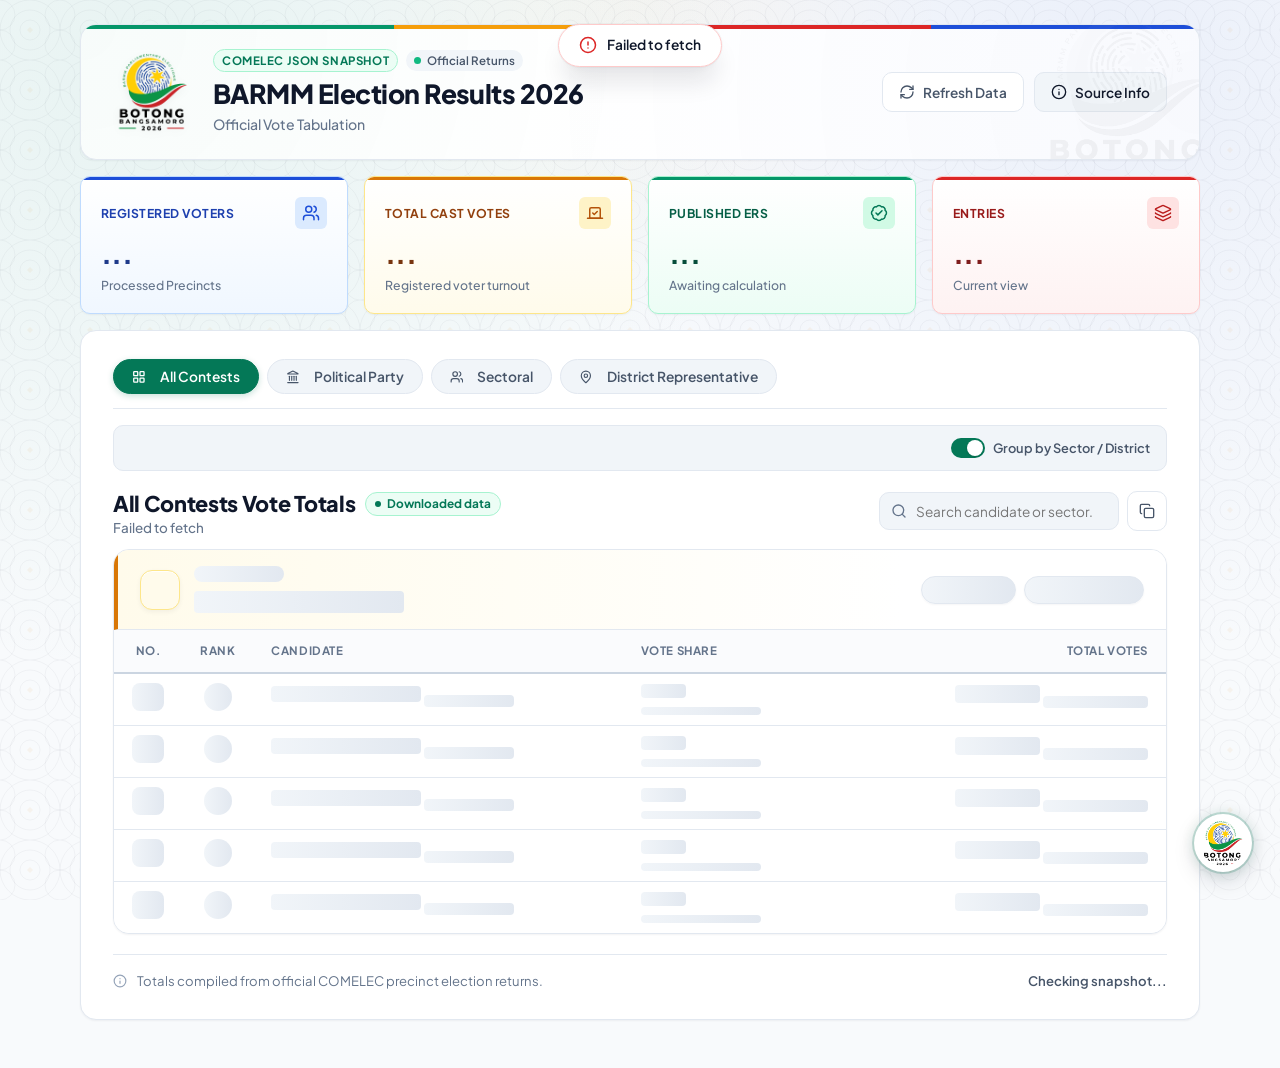
==== commit 19d34174: "Semi Final Deploy" ====
--- a/index.html
+++ b/index.html
@@ -106,10 +106,10 @@
               <i data-lucide="landmark" class="tab-icon-lucide"></i> Political Party
             </button>
             <button type="button" class="tab-btn" data-cat="sectoral">
-              <i data-lucide="users" class="tab-icon-lucide"></i> Sectoral Representatives
+              <i data-lucide="users" class="tab-icon-lucide"></i> Sectoral
             </button>
             <button type="button" class="tab-btn" data-cat="district">
-              <i data-lucide="map-pin" class="tab-icon-lucide"></i> District Representatives
+              <i data-lucide="map-pin" class="tab-icon-lucide"></i> District Representative
             </button>
           </nav>
         </div>
@@ -131,7 +131,7 @@
         <div class="section-top-bar">
           <div>
             <div class="section-title-wrap">
-              <h2 id="result-title">Sectoral Representatives Vote Totals</h2>
+              <h2 id="result-title">All Contests Vote Totals</h2>
               <span id="cache-status" class="cache-status">
                 <span class="status-dot"></span> Downloaded data
               </span>
@@ -155,27 +155,126 @@
 
         <!-- Dynamic Separated Groups Container (Standalone Cards per Sector/District) -->
         <div id="groups-container" class="groups-container" aria-live="polite">
-          <div class="group-card">
+          <article class="group-card group-party">
+            <header class="group-card-header">
+              <div class="group-header-info">
+                <span class="group-avatar-badge skeleton" style="width:40px;height:40px;"></span>
+                <div class="group-title-stack" style="width:240px;">
+                  <span class="skeleton" style="width:90px;height:16px;border-radius:999px;"></span>
+                  <span class="skeleton" style="width:210px;height:22px;margin-top:5px;border-radius:4px;"></span>
+                </div>
+              </div>
+              <div class="group-header-stats">
+                <span class="skeleton stat-pill" style="width:95px;height:28px;"></span>
+                <span class="skeleton stat-pill" style="width:120px;height:28px;"></span>
+              </div>
+            </header>
             <div class="table-wrap">
-              <table class="results-table" aria-label="Election Results">
+              <table class="results-table" aria-label="Loading election results">
                 <thead>
                   <tr>
-                    <th scope="col" class="rank-col">#</th>
-                    <th scope="col" class="party-col">Candidate</th>
-                    <th scope="col" class="share-col">Vote Share</th>
-                    <th scope="col" class="votes-column">Total Votes</th>
+                    <th scope="col" class="ballot-col">NO.</th>
+                    <th scope="col" class="rank-col">RANK</th>
+                    <th scope="col" class="party-col">CANDIDATE</th>
+                    <th scope="col" class="share-col">VOTE SHARE</th>
+                    <th scope="col" class="votes-column">TOTAL VOTES</th>
                   </tr>
                 </thead>
                 <tbody id="party-list-results">
-                  <tr class="skeleton-row"><td colspan="4"><div class="skeleton-bar"></div></td></tr>
-                  <tr class="skeleton-row"><td colspan="4"><div class="skeleton-bar"></div></td></tr>
-                  <tr class="skeleton-row"><td colspan="4"><div class="skeleton-bar"></div></td></tr>
-                  <tr class="skeleton-row"><td colspan="4"><div class="skeleton-bar"></div></td></tr>
-                  <tr class="skeleton-row"><td colspan="4"><div class="skeleton-bar"></div></td></tr>
+                  <tr class="skeleton-row">
+                    <td class="ballot-col"><span class="skeleton" style="width: 32px; height: 28px; border-radius: 8px;"></span></td>
+                    <td class="rank-col"><span class="skeleton" style="width: 28px; height: 28px; border-radius: 50%;"></span></td>
+                    <td class="party-cell">
+                      <span class="skeleton" style="width: 150px; height: 16px; border-radius: 4px; margin-bottom: 5px;"></span>
+                      <span class="skeleton" style="width: 90px; height: 12px; border-radius: 4px;"></span>
+                    </td>
+                    <td class="share-col">
+                      <div class="share-cell">
+                        <span class="skeleton" style="width: 45px; height: 14px; border-radius: 4px; margin-bottom: 5px;"></span>
+                        <div class="skeleton" style="width: 120px; height: 8px; border-radius: 999px;"></div>
+                      </div>
+                    </td>
+                    <td class="votes-column vote-total">
+                      <span class="skeleton" style="width: 85px; height: 18px; border-radius: 4px; margin-left: auto; margin-bottom: 5px;"></span>
+                      <span class="skeleton" style="width: 105px; height: 12px; border-radius: 4px; margin-left: auto;"></span>
+                    </td>
+                  </tr>
+                  <tr class="skeleton-row">
+                    <td class="ballot-col"><span class="skeleton" style="width: 32px; height: 28px; border-radius: 8px;"></span></td>
+                    <td class="rank-col"><span class="skeleton" style="width: 28px; height: 28px; border-radius: 50%;"></span></td>
+                    <td class="party-cell">
+                      <span class="skeleton" style="width: 150px; height: 16px; border-radius: 4px; margin-bottom: 5px;"></span>
+                      <span class="skeleton" style="width: 90px; height: 12px; border-radius: 4px;"></span>
+                    </td>
+                    <td class="share-col">
+                      <div class="share-cell">
+                        <span class="skeleton" style="width: 45px; height: 14px; border-radius: 4px; margin-bottom: 5px;"></span>
+                        <div class="skeleton" style="width: 120px; height: 8px; border-radius: 999px;"></div>
+                      </div>
+                    </td>
+                    <td class="votes-column vote-total">
+                      <span class="skeleton" style="width: 85px; height: 18px; border-radius: 4px; margin-left: auto; margin-bottom: 5px;"></span>
+                      <span class="skeleton" style="width: 105px; height: 12px; border-radius: 4px; margin-left: auto;"></span>
+                    </td>
+                  </tr>
+                  <tr class="skeleton-row">
+                    <td class="ballot-col"><span class="skeleton" style="width: 32px; height: 28px; border-radius: 8px;"></span></td>
+                    <td class="rank-col"><span class="skeleton" style="width: 28px; height: 28px; border-radius: 50%;"></span></td>
+                    <td class="party-cell">
+                      <span class="skeleton" style="width: 150px; height: 16px; border-radius: 4px; margin-bottom: 5px;"></span>
+                      <span class="skeleton" style="width: 90px; height: 12px; border-radius: 4px;"></span>
+                    </td>
+                    <td class="share-col">
+                      <div class="share-cell">
+                        <span class="skeleton" style="width: 45px; height: 14px; border-radius: 4px; margin-bottom: 5px;"></span>
+                        <div class="skeleton" style="width: 120px; height: 8px; border-radius: 999px;"></div>
+                      </div>
+                    </td>
+                    <td class="votes-column vote-total">
+                      <span class="skeleton" style="width: 85px; height: 18px; border-radius: 4px; margin-left: auto; margin-bottom: 5px;"></span>
+                      <span class="skeleton" style="width: 105px; height: 12px; border-radius: 4px; margin-left: auto;"></span>
+                    </td>
+                  </tr>
+                  <tr class="skeleton-row">
+                    <td class="ballot-col"><span class="skeleton" style="width: 32px; height: 28px; border-radius: 8px;"></span></td>
+                    <td class="rank-col"><span class="skeleton" style="width: 28px; height: 28px; border-radius: 50%;"></span></td>
+                    <td class="party-cell">
+                      <span class="skeleton" style="width: 150px; height: 16px; border-radius: 4px; margin-bottom: 5px;"></span>
+                      <span class="skeleton" style="width: 90px; height: 12px; border-radius: 4px;"></span>
+                    </td>
+                    <td class="share-col">
+                      <div class="share-cell">
+                        <span class="skeleton" style="width: 45px; height: 14px; border-radius: 4px; margin-bottom: 5px;"></span>
+                        <div class="skeleton" style="width: 120px; height: 8px; border-radius: 999px;"></div>
+                      </div>
+                    </td>
+                    <td class="votes-column vote-total">
+                      <span class="skeleton" style="width: 85px; height: 18px; border-radius: 4px; margin-left: auto; margin-bottom: 5px;"></span>
+                      <span class="skeleton" style="width: 105px; height: 12px; border-radius: 4px; margin-left: auto;"></span>
+                    </td>
+                  </tr>
+                  <tr class="skeleton-row">
+                    <td class="ballot-col"><span class="skeleton" style="width: 32px; height: 28px; border-radius: 8px;"></span></td>
+                    <td class="rank-col"><span class="skeleton" style="width: 28px; height: 28px; border-radius: 50%;"></span></td>
+                    <td class="party-cell">
+                      <span class="skeleton" style="width: 150px; height: 16px; border-radius: 4px; margin-bottom: 5px;"></span>
+                      <span class="skeleton" style="width: 90px; height: 12px; border-radius: 4px;"></span>
+                    </td>
+                    <td class="share-col">
+                      <div class="share-cell">
+                        <span class="skeleton" style="width: 45px; height: 14px; border-radius: 4px; margin-bottom: 5px;"></span>
+                        <div class="skeleton" style="width: 120px; height: 8px; border-radius: 999px;"></div>
+                      </div>
+                    </td>
+                    <td class="votes-column vote-total">
+                      <span class="skeleton" style="width: 85px; height: 18px; border-radius: 4px; margin-left: auto; margin-bottom: 5px;"></span>
+                      <span class="skeleton" style="width: 105px; height: 12px; border-radius: 4px; margin-left: auto;"></span>
+                    </td>
+                  </tr>
                 </tbody>
               </table>
             </div>
-          </div>
+          </article>
         </div>
 
         <footer class="results-footer">
@@ -219,7 +318,7 @@
             </div>
             <div class="detail-item">
               <span class="detail-label">Storage Type</span>
-              <span class="detail-val">Local Static JSON (/data)</span>
+              <span class="detail-val">Supabase Live COMELEC Sync</span>
             </div>
           </div>
           <p class="modal-text">
--- a/styles.css
+++ b/styles.css
@@ -211,6 +211,8 @@
 .eyebrow-badge {
   display: inline-flex;
   align-items: center;
+  justify-content: center;
+  text-align: center;
   font-size: 0.72rem;
   font-weight: 700;
   text-transform: uppercase;
@@ -835,7 +837,7 @@
 
 .results-table thead {
   background: #f8fafc;
-  border-bottom: 1px solid var(--border-subtle);
+  border-bottom: 2px solid #cbd5e1;
 }
 
 .results-table th {
@@ -846,6 +848,7 @@
   letter-spacing: 0.05em;
   color: var(--text-muted);
   white-space: nowrap;
+  border-bottom: 2px solid #cbd5e1 !important;
 }
 
 .results-table td {
@@ -909,6 +912,7 @@
   z-index: 4;
   background: #f8fafc;
   border-right: 2px solid #cbd5e1 !important;
+  border-bottom: 2px solid #cbd5e1 !important;
 }
 
 .province-results-table td.party-cell,
@@ -1110,17 +1114,17 @@
 
 /* Accent lines & gradients per contest category */
 .group-card.group-sectoral .group-card-header {
-  border-left: 4px solid var(--brand-primary);
+  border-left: 4px solid #059669;
   background: linear-gradient(90deg, #f0fdf4 0%, #ffffff 75%);
 }
 
 .group-card.group-district .group-card-header {
-  border-left: 4px solid var(--brand-blue);
+  border-left: 4px solid #2563eb;
   background: linear-gradient(90deg, #eff6ff 0%, #ffffff 75%);
 }
 
 .group-card.group-party .group-card-header {
-  border-left: 4px solid var(--brand-gold);
+  border-left: 4px solid #d97706;
   background: linear-gradient(90deg, #fffbeb 0%, #ffffff 75%);
 }
 
@@ -1131,42 +1135,42 @@
 }
 
 .group-avatar-badge {
-  width: 40px;
-  height: 40px;
+  width: 42px;
+  height: 42px;
   border-radius: 12px;
   display: inline-flex;
   align-items: center;
   justify-content: center;
   font-size: 1.25rem;
   background: #ffffff;
-  border: 1px solid var(--border-subtle);
-  box-shadow: 0 2px 4px rgba(15, 23, 42, 0.05);
+  border: 1.5px solid var(--border-subtle);
+  box-shadow: 0 2px 5px rgba(15, 23, 42, 0.05), inset 0 1px 0 rgba(255, 255, 255, 0.9);
   flex-shrink: 0;
   transition: all var(--transition-fast);
 }
 
 .group-card.group-district .group-avatar-badge {
-  color: var(--brand-blue);
-  background: var(--brand-blue-light);
-  border-color: var(--brand-blue-border);
+  color: #2563eb;
+  background: #eff6ff;
+  border-color: #bfdbfe;
 }
 
 .group-card.group-party .group-avatar-badge {
-  color: var(--brand-gold);
-  background: var(--brand-gold-light);
-  border-color: var(--brand-gold-border);
+  color: #d97706;
+  background: #fffbeb;
+  border-color: #fde68a;
 }
 
 .group-card.group-sectoral .group-avatar-badge {
-  color: var(--brand-primary);
-  background: var(--brand-primary-light);
-  border-color: var(--brand-primary-border);
+  color: #059669;
+  background: #ecfdf5;
+  border-color: #a7f3d0;
 }
 
 .group-title-stack {
   display: flex;
   flex-direction: column;
-  gap: 3px;
+  gap: 4px;
 }
 
 .group-badge-line {
@@ -1177,30 +1181,32 @@
 
 .group-card-title {
   margin: 0;
-  font-size: 1.15rem;
+  font-size: 1.18rem;
   font-weight: 800;
-  color: var(--text-primary);
-  letter-spacing: -0.01em;
-  line-height: 1.25;
+  color: #0f172a;
+  letter-spacing: -0.015em;
+  line-height: 1.28;
 }
 
 .group-title-district {
-  color: var(--brand-blue);
+  color: #2563eb;
   font-weight: 800;
 }
 
 .group-tag {
   display: inline-flex;
   align-items: center;
-  padding: 2px 8px;
+  justify-content: center;
+  text-align: center;
+  padding: 3px 10px;
   font-size: 0.68rem;
   font-weight: 800;
   text-transform: uppercase;
-  letter-spacing: 0.05em;
+  letter-spacing: 0.06em;
   border-radius: var(--radius-full);
-  background: var(--brand-primary-light);
-  color: var(--brand-primary);
-  border: 1px solid var(--brand-primary-border);
+  background: #f1f5f9;
+  color: #475569;
+  border: 1px solid #e2e8f0;
 }
 
 .group-tag.district-tag {
@@ -1213,6 +1219,12 @@
   background: #fffbeb;
   color: #b45309;
   border-color: #fde68a;
+}
+
+.group-tag.sector-tag {
+  background: #ecfdf5;
+  color: #047857;
+  border-color: #a7f3d0;
 }
 
 .group-header-stats {
@@ -1253,68 +1265,154 @@
 
 .group-card .results-table th {
   border-top: none;
+  border-bottom: 2px solid #cbd5e1 !important;
   font-size: 0.72rem;
 }
 
 /* Rank column & badges (Matching screenshot) */
+/* Rank column & badges (Clear Olympic Podium Colors) */
 .rank-col {
-  width: 60px;
+  width: 58px;
   text-align: center;
 }
 
+.ballot-col {
+  width: 68px;
+  text-align: center;
+}
+
+/* Neutral ballot-number ticket chip; distinct from circular rank medal. */
+.ballot-tag {
+  display: inline-flex;
+  align-items: center;
+  justify-content: center;
+  width: 32px;
+  min-width: 32px;
+  height: 28px;
+  padding: 0;
+  border: 1.5px solid #e2e8f0;
+  border-radius: 8px;
+  background: linear-gradient(180deg, #ffffff 0%, #f8fafc 100%);
+  color: #475569;
+  font-size: 0.78rem;
+  font-weight: 800;
+  font-variant-numeric: normal;
+  line-height: 1;
+  text-align: center;
+  box-sizing: border-box;
+  box-shadow: 0 1px 2px rgba(15, 23, 42, 0.04), inset 0 1px 0 rgba(255, 255, 255, 1);
+  transition: all 0.18s cubic-bezier(0.16, 1, 0.3, 1);
+  flex-shrink: 0;
+}
+
+.ballot-tag:hover {
+  border-color: #cbd5e1;
+  background: #f1f5f9;
+  color: #1e293b;
+  transform: translateY(-1px);
+  box-shadow: 0 2px 4px rgba(15, 23, 42, 0.08);
+}
+
+/* Backward compatibility for legacy ballot-number */
+.ballot-number {
+  display: inline-flex;
+  align-items: center;
+  justify-content: center;
+  gap: 1px;
+  min-width: 32px;
+  height: 25px;
+  padding: 0 7px;
+  border-radius: 6px;
+  background: #f1f5f9;
+  border: 1.5px solid #cbd5e1;
+  color: #334155;
+  font-size: 0.78rem;
+  font-weight: 800;
+  font-variant-numeric: tabular-nums;
+  line-height: 1;
+}
+
+/* Rank Medals - High Definition Olympic & Civic Executive Styling */
 .rank-badge {
   display: inline-flex;
   align-items: center;
   justify-content: center;
-  width: 26px;
-  height: 26px;
+  width: 30px;
+  height: 30px;
   border-radius: 50%;
-  font-size: 0.78rem;
-  font-weight: 700;
-  color: var(--text-secondary);
-  background: var(--bg-surface-subtle);
-  box-shadow: 0 0 0 1px #e2e8f0;
-}
-
+  font-size: 0.84rem;
+  font-weight: 900;
+  font-variant-numeric: normal;
+  line-height: 1;
+  padding: 1.5px 0 0 0;
+  text-align: center;
+  box-sizing: border-box;
+  flex-shrink: 0;
+  transition: all 0.18s cubic-bezier(0.16, 1, 0.3, 1);
+}
+
+.rank-badge:hover {
+  transform: translateY(-1px) scale(1.08);
+}
+
+/* Rank 1 - Radiant Minted Gold Medal Coin */
 .rank-badge.rank-1 {
-  background: #fef3c7;
-  color: #b45309;
-  box-shadow: 0 0 0 1px #fcd34d;
-}
-
+  background: linear-gradient(135deg, #fffbeb 0%, #fef08a 30%, #facc15 65%, #d97706 100%);
+  color: #713f12;
+  border: 1.5px solid #ca8a04;
+  box-shadow: 0 3px 10px rgba(234, 179, 8, 0.4), inset 0 1.5px 1px rgba(255, 255, 255, 0.95), inset 0 -1px 2px rgba(161, 98, 7, 0.25);
+}
+
+/* Rank 2 - Polished Platinum Silver Medal Coin */
 .rank-badge.rank-2 {
-  background: #dbeafe;
-  color: #1d4ed8;
-  box-shadow: 0 0 0 1px #93c5fd;
-}
-
+  background: linear-gradient(135deg, #ffffff 0%, #f8fafc 30%, #e2e8f0 65%, #cbd5e1 100%);
+  color: #0f172a;
+  border: 1.5px solid #94a3b8;
+  box-shadow: 0 3px 10px rgba(148, 163, 184, 0.35), inset 0 1.5px 1px rgba(255, 255, 255, 1), inset 0 -1px 2px rgba(100, 116, 139, 0.2);
+}
+
+/* Rank 3 - Warm Polished Copper Bronze Medal Coin */
 .rank-badge.rank-3 {
-  background: #d1fae5;
-  color: #047857;
-  box-shadow: 0 0 0 1px #6ee7b7;
-}
-
+  background: linear-gradient(135deg, #fff7ed 0%, #fed7aa 30%, #fb923c 65%, #c2410c 100%);
+  color: #431407;
+  border: 1.5px solid #c2410c;
+  box-shadow: 0 3px 10px rgba(234, 88, 12, 0.35), inset 0 1.5px 1px rgba(255, 255, 255, 0.95), inset 0 -1px 2px rgba(194, 65, 12, 0.25);
+}
+
+/* Rank Winner - Civic Emerald Projected Seat Winner */
+.rank-badge.rank-winner {
+  background: linear-gradient(135deg, #f0fdf4 0%, #bbf7d0 40%, #86efac 80%, #4ade80 100%);
+  color: #064e3b;
+  border: 1.5px solid #059669;
+  box-shadow: 0 3px 10px rgba(16, 185, 129, 0.3), inset 0 1.5px 1px rgba(255, 255, 255, 0.95);
+}
+
+/* Rank 4+ - Crisp Clean Frosted Pearl Badge */
 .rank-badge.rank-4plus {
-  background: #f1f5f9;
+  background: #ffffff;
   color: #64748b;
-  box-shadow: 0 0 0 1px #e2e8f0;
+  border: 1.5px solid #e2e8f0;
+  box-shadow: 0 1px 3px rgba(15, 23, 42, 0.05), inset 0 1px 0 rgba(255, 255, 255, 0.8);
+  font-weight: 800;
 }
 
 /* Candidate Name & Subtitle (matching user screenshot) */
 .candidate-name {
-  font-weight: 700;
-  font-size: 0.94rem;
+  font-weight: 800;
+  font-size: 0.96rem;
   color: #0f172a;
+  letter-spacing: -0.01em;
   display: block;
+  line-height: 1.25;
 }
 
 .candidate-subtitle {
   display: block;
-  margin-top: 4px;
-  font-size: 0.72rem;
-  font-weight: 600;
+  margin-top: 3px;
+  font-size: 0.70rem;
+  font-weight: 700;
   color: #64748b;
-  text-transform: uppercase;
+  text-transform: none;
   letter-spacing: 0.02em;
   line-height: 1.35;
 }
@@ -1327,47 +1425,49 @@
 .share-cell {
   display: flex;
   flex-direction: column;
-  gap: 3px;
+  gap: 4px;
 }
 
 .share-meta {
   display: flex;
   justify-content: space-between;
-  font-size: 0.78rem;
-  font-weight: 700;
-  color: var(--text-secondary);
+  font-size: 0.84rem;
+  font-weight: 800;
+  color: #0f172a;
   font-variant-numeric: tabular-nums;
 }
 
 .share-bar-track {
-  height: 6px;
+  height: 7px;
   width: 100%;
   background: #e2e8f0;
   border-radius: var(--radius-full);
   position: relative;
   overflow: visible;
+  box-shadow: inset 0 1px 2px rgba(15, 23, 42, 0.06);
 }
 
 .share-bar-fill {
   height: 100%;
-  background: #0d9488;
+  background: linear-gradient(90deg, #0d9488 0%, #14b8a6 100%);
   border-radius: var(--radius-full);
   position: relative;
   width: 0%;
   transition: width 0.8s var(--ease-inertial);
+  box-shadow: 0 1px 3px rgba(13, 148, 136, 0.25);
 }
 
 .share-bar-fill::after {
   content: '';
   position: absolute;
-  right: -3px;
+  right: -3.5px;
   top: 50%;
   transform: translateY(-50%);
-  width: 8px;
-  height: 8px;
+  width: 9px;
+  height: 9px;
   border-radius: 50%;
   background: #0f766e;
-  box-shadow: 0 0 0 2px #ffffff;
+  box-shadow: 0 0 0 2.5px #ffffff, 0 1px 3px rgba(15, 23, 42, 0.2);
 }
 
 /* Vote totals */
@@ -1377,10 +1477,34 @@
   font-variant-numeric: tabular-nums;
 }
 
-.vote-total {
-  font-size: 1rem;
+.vote-total .vote-count {
+  display: block;
+  font-size: 1.05rem;
   font-weight: 800;
-  color: var(--text-primary);
+  color: #0f172a;
+  letter-spacing: -0.01em;
+  line-height: 1.25;
+}
+
+.seat-count {
+  display: block;
+  margin-top: 3px;
+  color: #94a3b8;
+  font-size: 0.70rem;
+  font-weight: 700;
+  line-height: 1.35;
+  text-transform: none;
+  letter-spacing: 0.02em;
+}
+
+.seat-count-winner {
+  color: #059669;
+  font-weight: 700;
+  background: none;
+  border: none;
+  padding: 0;
+  box-shadow: none;
+  border-radius: 0;
 }
 
 .empty-row {
@@ -1424,6 +1548,7 @@
    Skeleton Shimmer Loading (Rule: Implement always the skeleton loading)
    ========================================================================== */
 .skeleton {
+  display: inline-block;
   background: linear-gradient(
     90deg,
     #f1f5f9 0%,
@@ -1456,6 +1581,24 @@
   border-radius: var(--radius-sm);
 }
 
+.group-avatar-badge.skeleton {
+  width: 42px;
+  height: 42px;
+  border-radius: 12px;
+  background: linear-gradient(90deg, #f1f5f9 0%, #e2e8f0 50%, #f1f5f9 100%);
+  background-size: 200% 100%;
+  animation: skeleton-shimmer 1.5s infinite var(--ease-inertial);
+  border: 1.5px solid #e2e8f0;
+}
+
+.stat-pill.skeleton {
+  background: linear-gradient(90deg, #f1f5f9 0%, #e2e8f0 50%, #f1f5f9 100%);
+  background-size: 200% 100%;
+  animation: skeleton-shimmer 1.5s infinite var(--ease-inertial);
+  border: 1.5px solid #e2e8f0;
+  border-radius: var(--radius-full);
+}
+
 @keyframes skeleton-shimmer {
   0% { background-position: 200% 0; }
   100% { background-position: -200% 0; }
@@ -1984,10 +2127,29 @@
   }
 
   .party-cell-flex .rank-badge {
-    width: 20px;
-    height: 20px;
-    font-size: 0.66rem;
+    width: 24px;
+    height: 24px;
+    font-size: 0.70rem;
+    border-radius: 50% !important;
+    flex-shrink: 0;
+    padding: 1px 0 0 0;
+  }
+
+  .party-cell-flex .ballot-tag {
+    width: 26px;
+    min-width: 26px;
+    height: 24px;
+    padding: 0;
+    font-size: 0.70rem;
     border-radius: 6px;
+    flex-shrink: 0;
+    display: inline-flex;
+    align-items: center;
+    justify-content: center;
+    text-align: center;
+    font-variant-numeric: normal;
+    line-height: 1;
+    box-sizing: border-box;
   }
 
   .party-cell-flex .candidate-name {
@@ -2595,6 +2757,18 @@
 }
 
 .party-cell-flex .rank-badge {
+  display: inline-flex;
+  align-items: center;
+  justify-content: center;
+  text-align: center;
+  flex-shrink: 0;
+}
+
+.party-cell-flex .ballot-tag {
+  display: inline-flex;
+  align-items: center;
+  justify-content: center;
+  text-align: center;
   flex-shrink: 0;
 }
 
